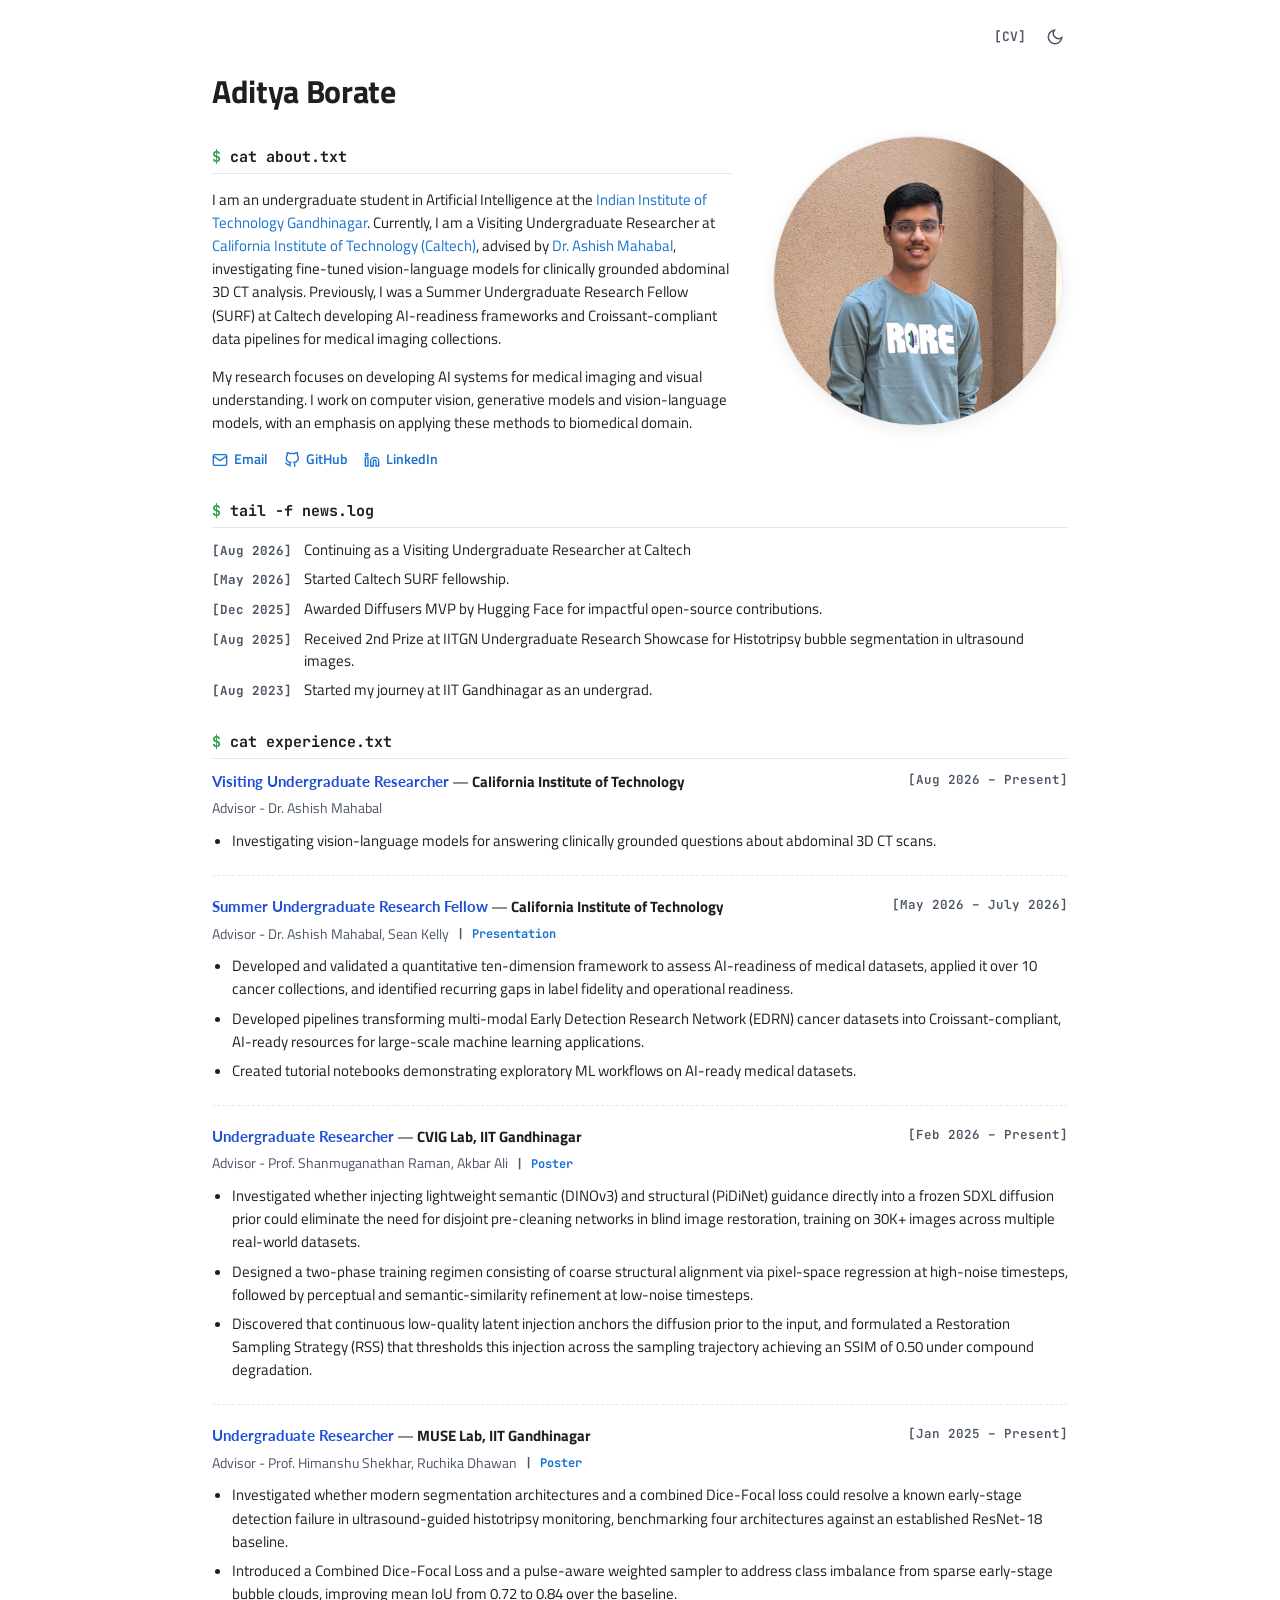
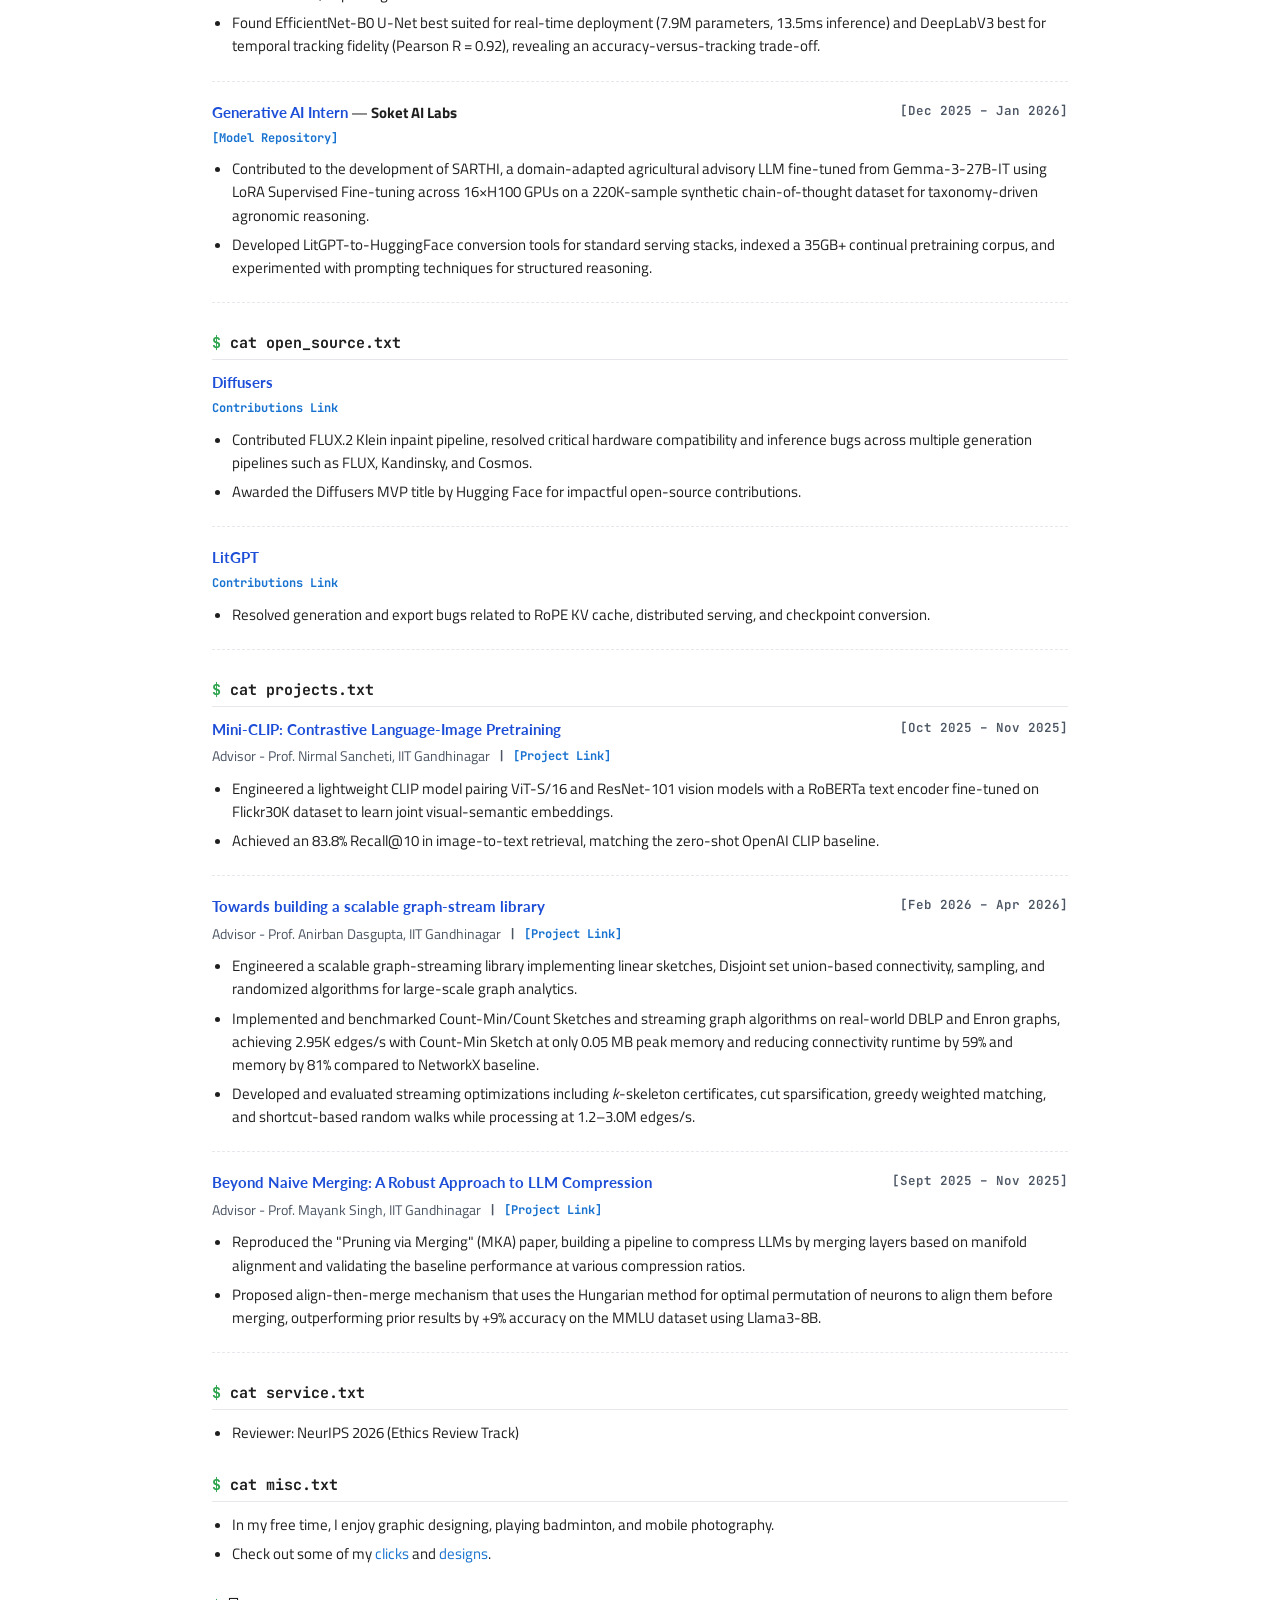
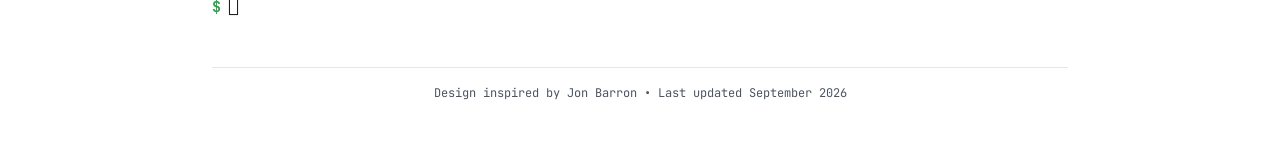
==== index.html @ 250981c4 "Add GoatCounter" ====
<!DOCTYPE html>
<html lang="en">

<head>
  <meta charset="UTF-8">
  <meta name="viewport" content="width=device-width, initial-scale=1.0">
  <title>Aditya Borate</title>
  <meta name="description"
    content="Aditya Borate — B.Tech Student in Artificial Intelligence at IIT Gandhinagar & Visiting Researcher at Caltech.">
  <link rel="stylesheet" href="styles.css">
  <script data-goatcounter="https://adi776borate.goatcounter.com/count" async src="//gc.zgo.at/count.js"></script>
</head>

<body>

  <div class="main-wrapper">
    <!-- Header Navigation Actions -->
    <div class="header-actions">
      <a class="header-link" href="https://drive.google.com/file/d/1KqMCdCuFKTSWW8DXolCUhb8vnjLhB6Dx/view?usp=sharing" target="_blank">[CV]</a>
      <button id="themeToggle" class="theme-toggle-btn" aria-label="Toggle Dark/Light Mode" title="Toggle theme">
        <svg class="moon-icon" viewBox="0 0 24 24" fill="none" stroke="currentColor" stroke-width="2">
          <path d="M21 12.79A9 9 0 1 1 11.21 3 7 7 0 0 0 21 12.79z"></path>
        </svg>
        <svg class="sun-icon" viewBox="0 0 24 24" fill="none" stroke="currentColor" stroke-width="2">
          <circle cx="12" cy="12" r="5"></circle>
          <line x1="12" y1="1" x2="12" y2="3"></line>
          <line x1="12" y1="21" x2="12" y2="23"></line>
          <line x1="4.22" y1="4.22" x2="5.64" y2="5.64"></line>
          <line x1="18.36" y1="18.36" x2="19.78" y2="19.78"></line>
          <line x1="1" y1="12" x2="3" y2="12"></line>
          <line x1="21" y1="12" x2="23" y2="12"></line>
          <line x1="4.22" y1="19.78" x2="5.64" y2="18.36"></line>
          <line x1="18.36" y1="5.64" x2="19.78" y2="4.22"></line>
        </svg>
      </button>
    </div>

    <!-- About Section: cat about.txt -->
    <div class="about-grid">
      <div class="bio-text">
        <pageheading>Aditya Borate</pageheading>
        <sectionheading>cat about.txt</sectionheading>

        <p>
          I am an undergraduate student in Artificial Intelligence at the <a href="https://iitgn.ac.in"
            target="_blank">Indian Institute of Technology Gandhinagar</a>. Currently, I am a Visiting Undergraduate
          Researcher at <a href="https://www.caltech.edu" target="_blank">California Institute of Technology
            (Caltech)</a>, advised by <a href="https://ashishmahabal.net/" target="_blank">Dr. Ashish Mahabal</a>,
          investigating fine-tuned vision-language models for clinically grounded abdominal 3D CT analysis.
          Previously, I was a Summer Undergraduate Research Fellow (SURF) at Caltech developing AI-readiness frameworks
          and Croissant-compliant data pipelines for medical imaging collections.
        </p>

        <p>
          My research focuses on developing AI systems for medical imaging and visual understanding. I work on computer
          vision, generative models and vision-language models, with an emphasis on applying these methods to biomedical domain.
        </p>

        <div class="social-links">
          <a href="mailto:aditya.borate@iitgn.ac.in" class="social-link">
            <svg viewBox="0 0 24 24" fill="none" stroke="currentColor" stroke-width="2">
              <path d="M4 4h16c1.1 0 2 .9 2 2v12c0 1.1-.9 2-2 2H4c-1.1 0-2-.9-2-2V6c0-1.1.9-2 2-2z" />
              <polyline points="22,6 12,13 2,6" />
            </svg>
            Email
          </a>
          <a href="https://github.com/adi776borate" target="_blank" class="social-link">
            <svg viewBox="0 0 24 24" fill="none" stroke="currentColor" stroke-width="2">
              <path
                d="M9 19c-5 1.5-5-2.5-7-3m14 6v-3.87a3.37 3.37 0 0 0-.94-2.61c3.14-.35 6.44-1.54 6.44-7A5.44 5.44 0 0 0 20 4.77 5.07 5.07 0 0 0 19.91 1S18.73.65 16 2.48a13.38 13.38 0 0 0-7 0C6.27.65 5.09 1 5.09 1A5.07 5.07 0 0 0 5 4.77a5.44 5.44 0 0 0-1.5 3.78c0 5.42 3.3 6.61 6.44 7A3.37 3.37 0 0 0 9 18.13V22" />
            </svg>
            GitHub
          </a>
          <a href="https://www.linkedin.com/in/aditya-borate/" target="_blank" class="social-link">
            <svg viewBox="0 0 24 24" fill="none" stroke="currentColor" stroke-width="2">
              <path d="M16 8a6 6 0 0 1 6 6v7h-4v-7a2 2 0 0 0-2-2 2 2 0 0 0-2 2v7h-4v-7a6 6 0 0 1 6-6z" />
              <rect x="2" y="9" width="4" height="12" />
              <circle cx="4" cy="4" r="2" />
            </svg>
            LinkedIn
          </a>
        </div>
      </div>

      <div class="profile-img-wrapper">
        <img src="assets/profile.jpg" alt="Aditya Borate" class="profile-img">
      </div>
    </div>

    <!-- News & Highlights: tail -f news.log -->
    <sectionheading>tail -f news.log</sectionheading>
    <ul class="news-list">
      <li class="news-item">
        <span class="news-date">[Aug 2026]</span>
        <span class="news-content">Continuing as a Visiting Undergraduate Researcher at Caltech</span>
      </li>
      <li class="news-item">
        <span class="news-date">[May 2026]</span>
        <span class="news-content">Started Caltech SURF fellowship.</span>
      </li>
      <li class="news-item">
        <span class="news-date">[Dec 2025]</span>
        <span class="news-content">Awarded Diffusers MVP by Hugging Face for impactful open-source contributions.</span>
      </li>
      <li class="news-item">
        <span class="news-date">[Aug 2025]</span>
        <span class="news-content">Received 2nd Prize at IITGN Undergraduate Research Showcase for Histotripsy bubble
          segmentation in ultrasound images.</span>
      </li>
      <li class="news-item">
        <span class="news-date">[Aug 2023]</span>
        <span class="news-content">Started my journey at IIT Gandhinagar as an undergrad.</span>
      </li>
    </ul>

    <!-- Research Experience: cat experience.txt -->
    <sectionheading>cat experience.txt</sectionheading>

    <div class="project-entry">
      <div class="project-title-line">
        <span class="project-title-text">
          <papertitle>Visiting Undergraduate Researcher</papertitle> — <strong>California Institute of
            Technology</strong>
        </span>
        <span class="project-date">[Aug 2026 – Present]</span>
      </div>
      <div class="project-authors">Advisor - Dr. Ashish Mahabal</div>
      <ul class="simple-list" style="margin-top: 4px;">
        <li>Investigating vision-language models for answering clinically grounded questions about abdominal 3D CT
          scans.</li>
      </ul>
    </div>

    <div class="project-entry">
      <div class="project-title-line">
        <span class="project-title-text">
          <papertitle>Summer Undergraduate Research Fellow</papertitle> — <strong>California Institute of
            Technology</strong>
        </span>
        <span class="project-date">[May 2026 – July 2026]</span>
      </div>
      <div class="project-authors">
        <span>Advisor - Dr. Ashish Mahabal, Sean Kelly</span>
        <span class="project-links-inline">| <a
            href="https://1drv.ms/p/c/7a23ca27b38a3d37/IQA_Uryvo2RFR7AbzzdkeYkwAVRWPACfxGFvNR12YIzgxVw"
            target="_blank">Presentation</a></span>
      </div>
      <ul class="simple-list" style="margin-top: 4px;">
        <li>Developed and validated a quantitative ten-dimension framework to assess AI-readiness of medical datasets,
          applied it over 10 cancer collections, and identified recurring gaps in label fidelity and operational
          readiness.</li>
        <li>Developed pipelines transforming multi-modal Early Detection Research Network (EDRN) cancer datasets into
          Croissant-compliant, AI-ready resources for large-scale machine learning applications.</li>
        <li>Created tutorial notebooks demonstrating exploratory ML workflows on AI-ready medical datasets.</li>
      </ul>
    </div>

    <div class="project-entry">
      <div class="project-title-line">
        <span class="project-title-text">
          <papertitle>Undergraduate Researcher</papertitle> — <strong>CVIG Lab, IIT Gandhinagar</strong>
        </span>
        <span class="project-date">[Feb 2026 – Present]</span>
      </div>
      <div class="project-authors">
        <span>Advisor - Prof. Shanmuganathan Raman, Akbar Ali</span>
        <span class="project-links-inline">| <a
            href="https://drive.google.com/file/d/1VP8FWItoQUQ3R5vgdwzHiitLjRBlC8M3/view?usp=sharing"
            target="_blank">Poster</a></span>
      </div>
      <ul class="simple-list" style="margin-top: 4px;">
        <li>Investigated whether injecting lightweight semantic (DINOv3) and structural (PiDiNet) guidance directly into
          a frozen SDXL diffusion prior could eliminate the need for disjoint pre-cleaning networks in blind image
          restoration, training on 30K+ images across multiple real-world datasets.</li>
        <li>Designed a two-phase training regimen consisting of coarse structural alignment via pixel-space regression
          at high-noise timesteps, followed by perceptual and semantic-similarity refinement at low-noise timesteps.
        </li>
        <li>Discovered that continuous low-quality latent injection anchors the diffusion prior to the input, and
          formulated a Restoration Sampling Strategy (RSS) that thresholds this injection across the sampling trajectory
          achieving an SSIM of 0.50 under compound degradation.</li>
      </ul>
    </div>

    <div class="project-entry">
      <div class="project-title-line">
        <span class="project-title-text">
          <papertitle>Undergraduate Researcher</papertitle> — <strong>MUSE Lab, IIT Gandhinagar</strong>
        </span>
        <span class="project-date">[Jan 2025 – Present]</span>
      </div>
      <div class="project-authors">
        <span>Advisor - Prof. Himanshu Shekhar, Ruchika Dhawan</span>
        <span class="project-links-inline">| <a
            href="https://drive.google.com/file/d/1CV034UQDd7AUb2tlNu6fb224EPHET3bK/view"
            target="_blank">Poster</a></span>
      </div>
      <ul class="simple-list" style="margin-top: 4px;">
        <li>Investigated whether modern segmentation architectures and a combined Dice-Focal loss could resolve a known
          early-stage detection failure in ultrasound-guided histotripsy monitoring, benchmarking four architectures
          against an established ResNet-18 baseline.</li>
        <li>Introduced a Combined Dice-Focal Loss and a pulse-aware weighted sampler to address class imbalance from
          sparse early-stage bubble clouds, improving mean IoU from 0.72 to 0.84 over the baseline.</li>
        <li>Found EfficientNet-B0 U-Net best suited for real-time deployment (7.9M parameters, 13.5ms inference) and
          DeepLabV3 best for temporal tracking fidelity (Pearson R = 0.92), revealing an accuracy-versus-tracking
          trade-off.</li>
      </ul>
    </div>

    <div class="project-entry">
      <div class="project-title-line">
        <span class="project-title-text">
          <papertitle>Generative AI Intern</papertitle> — <strong>Soket AI Labs</strong>
        </span>
        <span class="project-date">[Dec 2025 – Jan 2026]</span>
      </div>
      <div class="project-authors">
        <span class="project-links-inline"><a href="https://huggingface.co/soketlabs/sarthi-agri-v1"
            target="_blank">[Model Repository]</a></span>
      </div>
      <ul class="simple-list" style="margin-top: 4px;">
        <li>Contributed to the development of SARTHI, a domain-adapted agricultural advisory LLM fine-tuned from
          Gemma-3-27B-IT using LoRA Supervised Fine-tuning across 16×H100 GPUs on a 220K-sample synthetic
          chain-of-thought dataset for taxonomy-driven agronomic reasoning.</li>
        <li>Developed LitGPT-to-HuggingFace conversion tools for standard serving stacks, indexed a 35GB+ continual
          pretraining corpus, and experimented with prompting techniques for structured reasoning.</li>
      </ul>
    </div>

    <!-- Open-Source Contributions: cat open_source.txt -->
    <sectionheading>cat open_source.txt</sectionheading>

    <div class="project-entry">
      <div class="project-title-line">
        <span class="project-title-text">
          <papertitle>Diffusers</papertitle>
        </span>
      </div>
      <div class="project-authors">
        <span class="project-links-inline"><a href="https://github.com/huggingface/diffusers/pulls?q=is%3Apr+author%3Aadi776borate+is%3Amerged+" target="_blank">Contributions Link</a></span>
      </div>
      <ul class="simple-list" style="margin-top: 4px;">
        <li>Contributed FLUX.2 Klein inpaint pipeline, resolved critical hardware compatibility and inference bugs across multiple generation pipelines such as FLUX, Kandinsky, and Cosmos.</li>
        <li>Awarded the Diffusers MVP title by Hugging Face for impactful open-source contributions.</li>
      </ul>
    </div>

    <div class="project-entry">
      <div class="project-title-line">
        <span class="project-title-text">
          <papertitle>LitGPT</papertitle>
        </span>
      </div>
      <div class="project-authors">
        <span class="project-links-inline"><a href="https://github.com/Lightning-AI/litgpt/pulls?q=is%3Apr+author%3Aadi776borate+is%3Amerged" target="_blank">Contributions Link</a></span>
      </div>
      <ul class="simple-list" style="margin-top: 4px;">
        <li>Resolved generation and export bugs related to RoPE KV cache, distributed serving, and checkpoint conversion.</li>
      </ul>
    </div>

    <!-- Selected Projects: cat projects.txt -->
    <sectionheading>cat projects.txt</sectionheading>

    <div class="project-entry">
      <div class="project-title-line">
        <span class="project-title-text">
          <papertitle>Mini-CLIP: Contrastive Language-Image Pretraining</papertitle>
        </span>
        <span class="project-date">[Oct 2025 – Nov 2025]</span>
      </div>
      <div class="project-authors">
        <span>Advisor - Prof. Nirmal Sancheti, IIT Gandhinagar</span>
        <span class="project-links-inline">| <a href="https://github.com/Aryan-IIT/miniCLIP_DL" target="_blank">[Project
            Link]</a></span>
      </div>
      <ul class="simple-list" style="margin-top: 4px;">
        <li>Engineered a lightweight CLIP model pairing ViT-S/16 and ResNet-101 vision models with a RoBERTa text
          encoder fine-tuned on Flickr30K dataset to learn joint visual-semantic embeddings.</li>
        <li>Achieved an 83.8% Recall@10 in image-to-text retrieval, matching the zero-shot OpenAI CLIP baseline.</li>
      </ul>
    </div>

    <div class="project-entry">
      <div class="project-title-line">
        <span class="project-title-text">
          <papertitle>Towards building a scalable graph-stream library</papertitle>
        </span>
        <span class="project-date">[Feb 2026 – Apr 2026]</span>
      </div>
      <div class="project-authors">
        <span>Advisor - Prof. Anirban Dasgupta, IIT Gandhinagar</span>
        <span class="project-links-inline">| <a
            href="https://github.com/adi776borate/Towards-building-a-scalable-graph-stream-library"
            target="_blank">[Project Link]</a></span>
      </div>
      <ul class="simple-list" style="margin-top: 4px;">
        <li>Engineered a scalable graph-streaming library implementing linear sketches, Disjoint set union-based
          connectivity, sampling, and randomized algorithms for large-scale graph analytics.</li>
        <li>Implemented and benchmarked Count-Min/Count Sketches and streaming graph algorithms on real-world DBLP and
          Enron graphs, achieving 2.95K edges/s with Count-Min Sketch at only 0.05 MB peak memory and reducing
          connectivity runtime by 59% and memory by 81% compared to NetworkX baseline.</li>
        <li>Developed and evaluated streaming optimizations including <em>k</em>-skeleton certificates, cut
          sparsification, greedy weighted matching, and shortcut-based random walks while processing at 1.2–3.0M
          edges/s.</li>
      </ul>
    </div>

    <div class="project-entry">
      <div class="project-title-line">
        <span class="project-title-text">
          <papertitle>Beyond Naive Merging: A Robust Approach to LLM Compression</papertitle>
        </span>
        <span class="project-date">[Sept 2025 – Nov 2025]</span>
      </div>
      <div class="project-authors">
        <span>Advisor - Prof. Mayank Singh, IIT Gandhinagar</span>
        <span class="project-links-inline">| <a
            href="https://github.com/Jain-Laksh/Layer-Merging-via-Manifold-Alignment" target="_blank">[Project
            Link]</a></span>
      </div>
      <ul class="simple-list" style="margin-top: 4px;">
        <li>Reproduced the "Pruning via Merging" (MKA) paper, building a pipeline to compress LLMs by merging layers
          based on manifold alignment and validating the baseline performance at various compression ratios.</li>
        <li>Proposed align-then-merge mechanism that uses the Hungarian method for optimal permutation of neurons to
          align them before merging, outperforming prior results by +9% accuracy on the MMLU dataset using Llama3-8B.
        </li>
      </ul>
    </div>

    <!-- Professional Service: cat service.txt -->
    <sectionheading>cat service.txt</sectionheading>
    <ul class="simple-list">
      <li>Reviewer: NeurIPS 2026 (Ethics Review Track)</li>
    </ul>

    <!-- Miscellaneous: cat misc.txt -->
    <sectionheading>cat misc.txt</sectionheading>
    <ul class="simple-list">
      <li>In my free time, I enjoy graphic designing, playing badminton, and mobile photography.</li>
      <li>Check out some of my <a href="clicks.html">clicks</a> and <a href="designs.html">designs</a>.</li>
    </ul>

    <div class="term-cursor-line">
      <span class="term-prompt">$</span> <span class="term-cursor"></span>
    </div>

    <!-- Footer -->
    <div class="footer-text">
      Design inspired by Jon Barron • Last updated September 2026
    </div>
  </div>

  <script src="script.js"></script>
</body>

</html>
---- styles.css ----
/* ==========================================================================
   Aditya Borate — Classic Academic Minimalist Stylesheet
   Design Inspiration: Jon Barron, Saurabh Gupta, Deepak Pathak, mvp18.github.io
   ========================================================================== */

@import url('https://fonts.googleapis.com/css2?family=Titillium+Web:ital,wght@0,300;0,400;0,600;0,700;1,400&family=JetBrains+Mono:wght@400;700&family=Lato:wght@400;600;700&display=swap');

:root {
  color-scheme: light;
  --bg-color: #ffffff;
  --surface-color: #ffffff;
  --text-color: #1f1f1f;
  --muted-text-color: #4b5563;
  --link-color: #1772d0;
  --link-hover-color: #fdd663;
  --accent-color: #1d4ed8;
  --highlight-background: #ffffd0;
  --border-color: #e5e7eb;
  --prompt-color: #2da44e;
  --red-link-color: #cb2431;
  --venue-background: rgba(45, 164, 78, 0.12);
  --venue-text-color: #1a7f37;
  --mono-font: 'JetBrains Mono', Consolas, Menlo, monospace;
}

:root.dark-mode {
  color-scheme: dark;
  --bg-color: #0d1117;
  --surface-color: #161b22;
  --text-color: #e6edf3;
  --muted-text-color: #8b949e;
  --link-color: #58a6ff;
  --link-hover-color: #fdd663;
  --accent-color: #79c0ff;
  --highlight-background: rgba(56, 139, 253, 0.15);
  --border-color: #30363d;
  --prompt-color: #3fb950;
  --venue-background: rgba(63, 185, 80, 0.18);
  --venue-text-color: #3fb950;
}

.theme-toggle-btn {
  background: none;
  border: none;
  cursor: pointer;
  padding: 4px;
  color: var(--muted-text-color);
  display: inline-flex;
  align-items: center;
  justify-content: center;
  transition: color 0.15s ease, transform 0.2s ease;
  border-radius: 4px;
  line-height: 1;
}

.theme-toggle-btn:hover {
  color: var(--link-hover-color);
  transform: scale(1.15);
}

.theme-toggle-btn svg {
  width: 18px;
  height: 18px;
}

.theme-toggle-btn .sun-icon {
  display: none;
}

.theme-toggle-btn .moon-icon {
  display: block;
}

:root.dark-mode .theme-toggle-btn .sun-icon {
  display: block;
}

:root.dark-mode .theme-toggle-btn .moon-icon {
  display: none;
}

*, *::before, *::after {
  box-sizing: border-box;
}

html, body {
  background-color: var(--bg-color);
  color: var(--text-color);
  margin: 0;
  padding: 0;
}

body {
  font-family: 'Titillium Web', -apple-system, BlinkMacSystemFont, Verdana, sans-serif;
  font-size: 14.5px;
  line-height: 1.6;
  color: var(--text-color);
  -webkit-font-smoothing: antialiased;
}

a {
  color: var(--link-color);
  text-decoration: none;
  transition: color 0.15s ease;
}

a:hover, a:focus {
  color: var(--link-hover-color);
  text-decoration: underline;
}

/* Typography & Headings */
pageheading {
  font-family: 'Titillium Web', sans-serif;
  font-size: 32px;
  font-weight: 700;
  color: var(--text-color);
  display: block;
  margin-bottom: 4px;
  letter-spacing: -0.01em;
}

heading, sectionheading {
  font-family: var(--mono-font);
  font-size: 15px;
  font-weight: 700;
  color: var(--text-color);
  display: block;
  margin: 28px 0 12px 0;
  padding-bottom: 4px;
  border-bottom: 1px solid var(--border-color);
}

heading::before, sectionheading::before {
  content: "$ ";
  color: var(--prompt-color);
  font-weight: 700;
}

papertitle {
  font-family: 'Lato', sans-serif;
  font-size: 15px;
  font-weight: 700;
  color: var(--accent-color);
}

strong {
  font-weight: 700;
  color: var(--text-color);
}

.term-line {
  font-family: var(--mono-font);
  font-size: 13.5px;
  color: var(--text-color);
}

.term-prompt {
  color: var(--prompt-color);
  font-weight: 700;
}

.term-cursor-line {
  font-family: var(--mono-font);
  font-size: 15px;
  font-weight: 700;
  margin-top: 28px;
  margin-bottom: 12px;
  display: flex;
  align-items: center;
  gap: 8px;
}

.term-cursor {
  display: inline-block;
  width: 9px;
  height: 17px;
  background-color: #ffffff;
  border: 1.5px solid #1f1f1f;
  box-shadow: 0 0 2px rgba(0, 0, 0, 0.2);
  animation: term-blink 1s infinite;
}

:root.dark-mode .term-cursor {
  background-color: #ffffff;
  border: none;
  box-shadow: 0 0 4px rgba(255, 255, 255, 0.6);
}

@keyframes term-blink {
  0%, 49% {
    opacity: 1;
  }
  50%, 100% {
    opacity: 0;
  }
}

.venue-badge {
  display: inline-block;
  font-family: var(--mono-font);
  font-size: 11.5px;
  font-weight: 700;
  color: var(--venue-text-color);
  background-color: var(--venue-background);
  padding: 1px 7px;
  border-radius: 4px;
  line-height: 1.5;
  margin-left: 4px;
}

/* Page Layout Container */
.main-wrapper {
  width: min(92%, 880px);
  margin: 24px auto 48px;
  padding: 0 12px;
}

/* Header Action Row */
.header-actions {
  display: flex;
  justify-content: flex-end;
  align-items: center;
  gap: 16px;
  margin-bottom: 16px;
}

.header-link {
  font-family: var(--mono-font);
  font-size: 13px;
  font-weight: 600;
  color: var(--muted-text-color);
}

/* About / Hero Layout */
.about-grid {
  display: grid;
  grid-template-columns: 1fr 300px;
  gap: 36px;
  align-items: start;
}

.profile-img-wrapper {
  text-align: center;
  margin-top: 70px;
}

.profile-img {
  width: 100%;
  max-width: 290px;
  height: 290px;
  border-radius: 50%;
  object-fit: cover;
  border: 1px solid var(--border-color);
  box-shadow: 0 4px 16px rgba(0, 0, 0, 0.08);
}

.bio-text p {
  margin-bottom: 12px;
  color: var(--text-color);
}

.social-links {
  margin-top: 14px;
  display: flex;
  flex-wrap: wrap;
  gap: 16px;
  align-items: center;
}

.social-link {
  display: inline-flex;
  align-items: center;
  gap: 6px;
  font-size: 13.5px;
  font-weight: 600;
}

.social-link svg {
  width: 16px;
  height: 16px;
}

/* News List */
.news-list {
  list-style: none;
  padding-left: 0;
  margin: 0;
}

.news-item {
  display: flex;
  gap: 12px;
  align-items: baseline;
  margin-bottom: 8px;
  line-height: 1.5;
}

.news-date {
  font-family: var(--mono-font);
  font-size: 12.5px;
  font-weight: 700;
  color: var(--muted-text-color);
  flex-shrink: 0;
  width: 80px;
}

.news-content {
  flex: 1;
}

/* Publications & Projects List */
.project-entry {
  display: grid;
  grid-template-columns: 1fr;
  gap: 6px;
  margin-bottom: 20px;
  padding-bottom: 16px;
  border-bottom: 1px dashed var(--border-color);
}

.project-entry:last-child {
  border-bottom: none;
  padding-bottom: 0;
}

.project-title-line {
  display: flex;
  justify-content: space-between;
  align-items: flex-start;
  width: 100%;
  gap: 16px;
  line-height: 1.4;
}

.project-title-text {
  flex: 1;
}

.project-date {
  font-family: var(--mono-font);
  font-size: 12.5px;
  font-weight: 600;
  color: var(--muted-text-color);
  text-align: right;
  white-space: nowrap;
  flex-shrink: 0;
}

.project-authors {
  font-size: 13.5px;
  color: var(--muted-text-color);
  display: flex;
  align-items: center;
  gap: 8px;
  flex-wrap: wrap;
}

.project-links-inline {
  display: inline-flex;
  gap: 8px;
  font-family: var(--mono-font);
  font-size: 12px;
  font-weight: 700;
}

.project-desc {
  font-size: 13.5px;
  color: var(--text-color);
  margin-top: 2px;
}

/* Simple List Sections */
.simple-list {
  list-style: disc;
  padding-left: 20px;
  margin: 0;
}

.simple-list li {
  margin-bottom: 6px;
}

/* Image Showcase Grid (Designs & Clicks) — Dynamic Masonry Layout */
.image-grid {
  columns: 3 280px;
  column-gap: 16px;
  margin-top: 20px;
  margin-bottom: 28px;
}

.image-grid-item {
  width: 100%;
  height: auto;
  display: block;
  margin-bottom: 16px;
  border-radius: 0;
  border: none;
  box-shadow: none;
  break-inside: avoid;
  transition: opacity 0.2s ease;
}

.image-grid-item:hover {
  opacity: 0.88;
}

/* Footer */
.footer-text {
  margin-top: 48px;
  padding-top: 16px;
  border-top: 1px solid var(--border-color);
  font-size: 12px;
  color: var(--muted-text-color);
  text-align: center;
  font-family: var(--mono-font);
}



/* Mobile Responsive */
@media (max-width: 680px) {
  .about-grid {
    grid-template-columns: 1fr;
  }

  .profile-img-wrapper {
    order: -1;
    text-align: center;
    margin-top: 0;
  }

  .profile-img {
    max-width: 220px;
    height: 220px;
  }

  .news-item {
    flex-direction: column;
    gap: 2px;
  }

  .news-date {
    width: auto;
  }
}
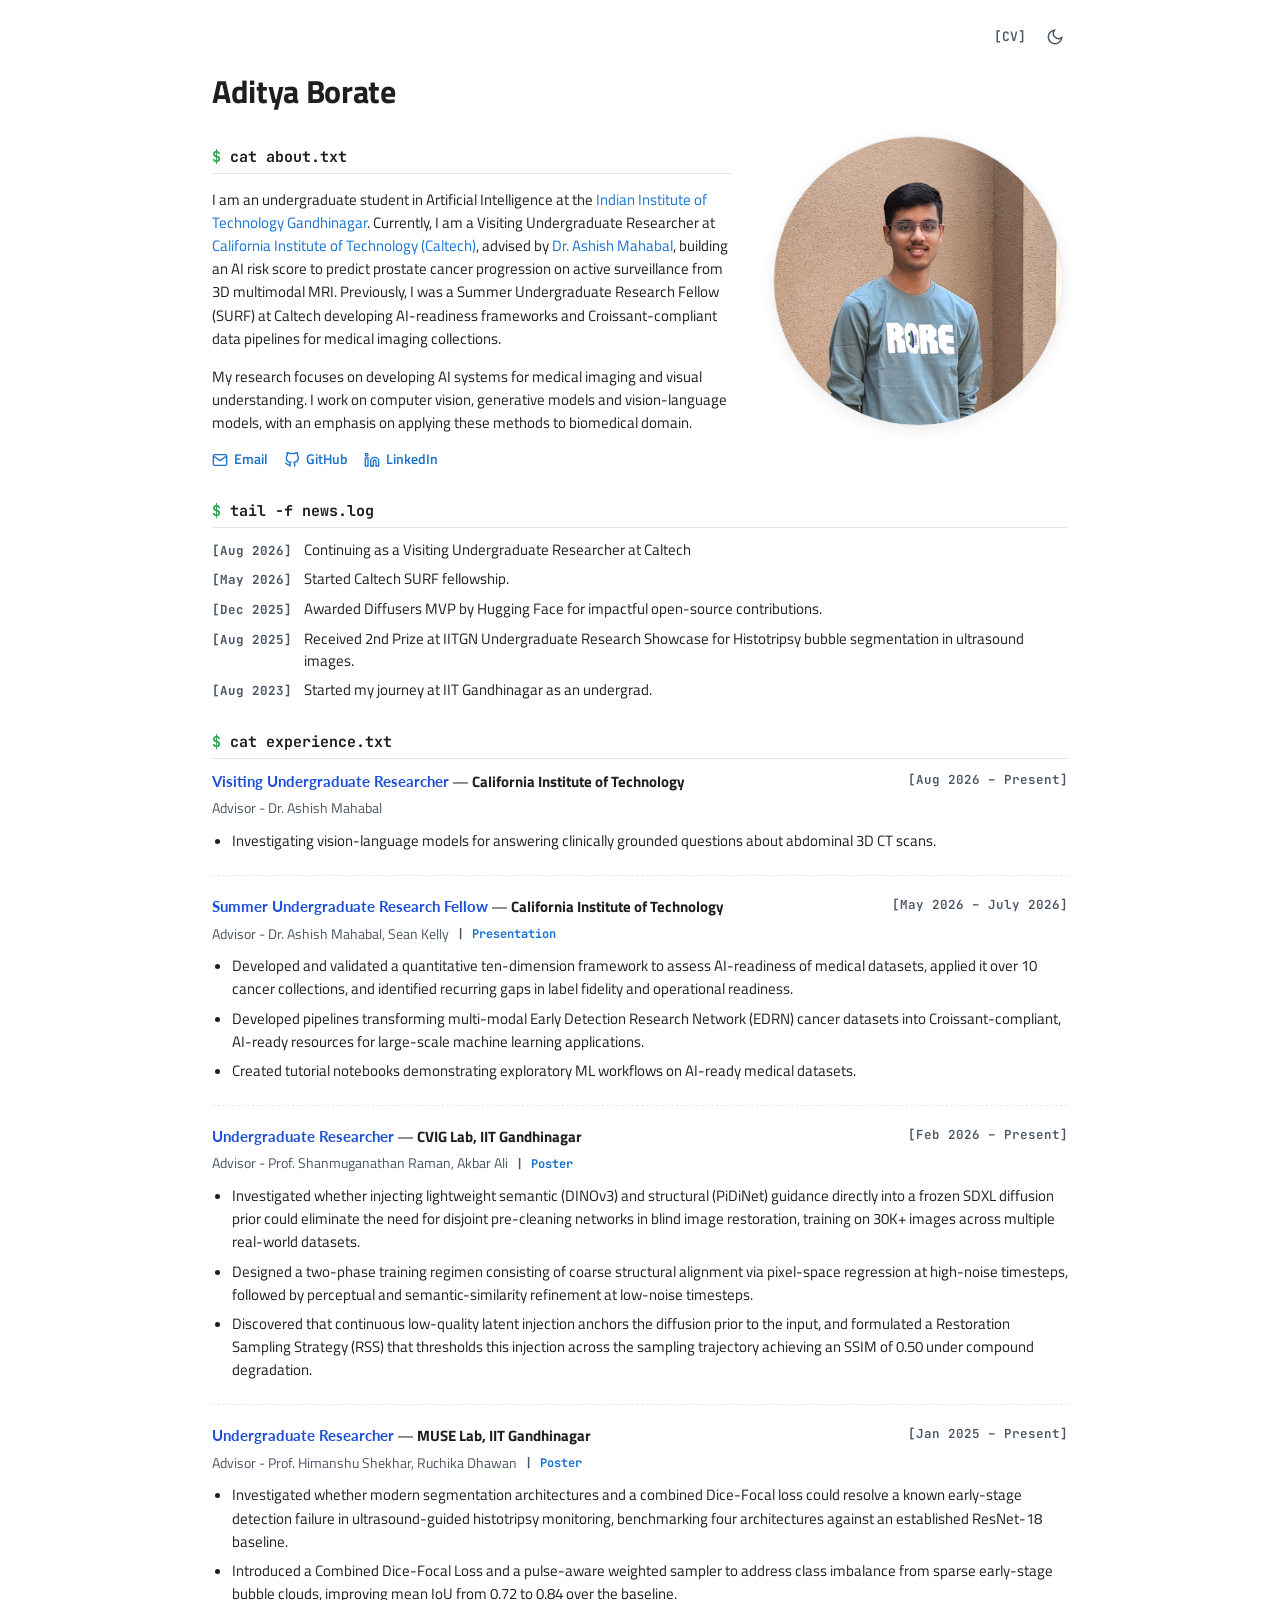
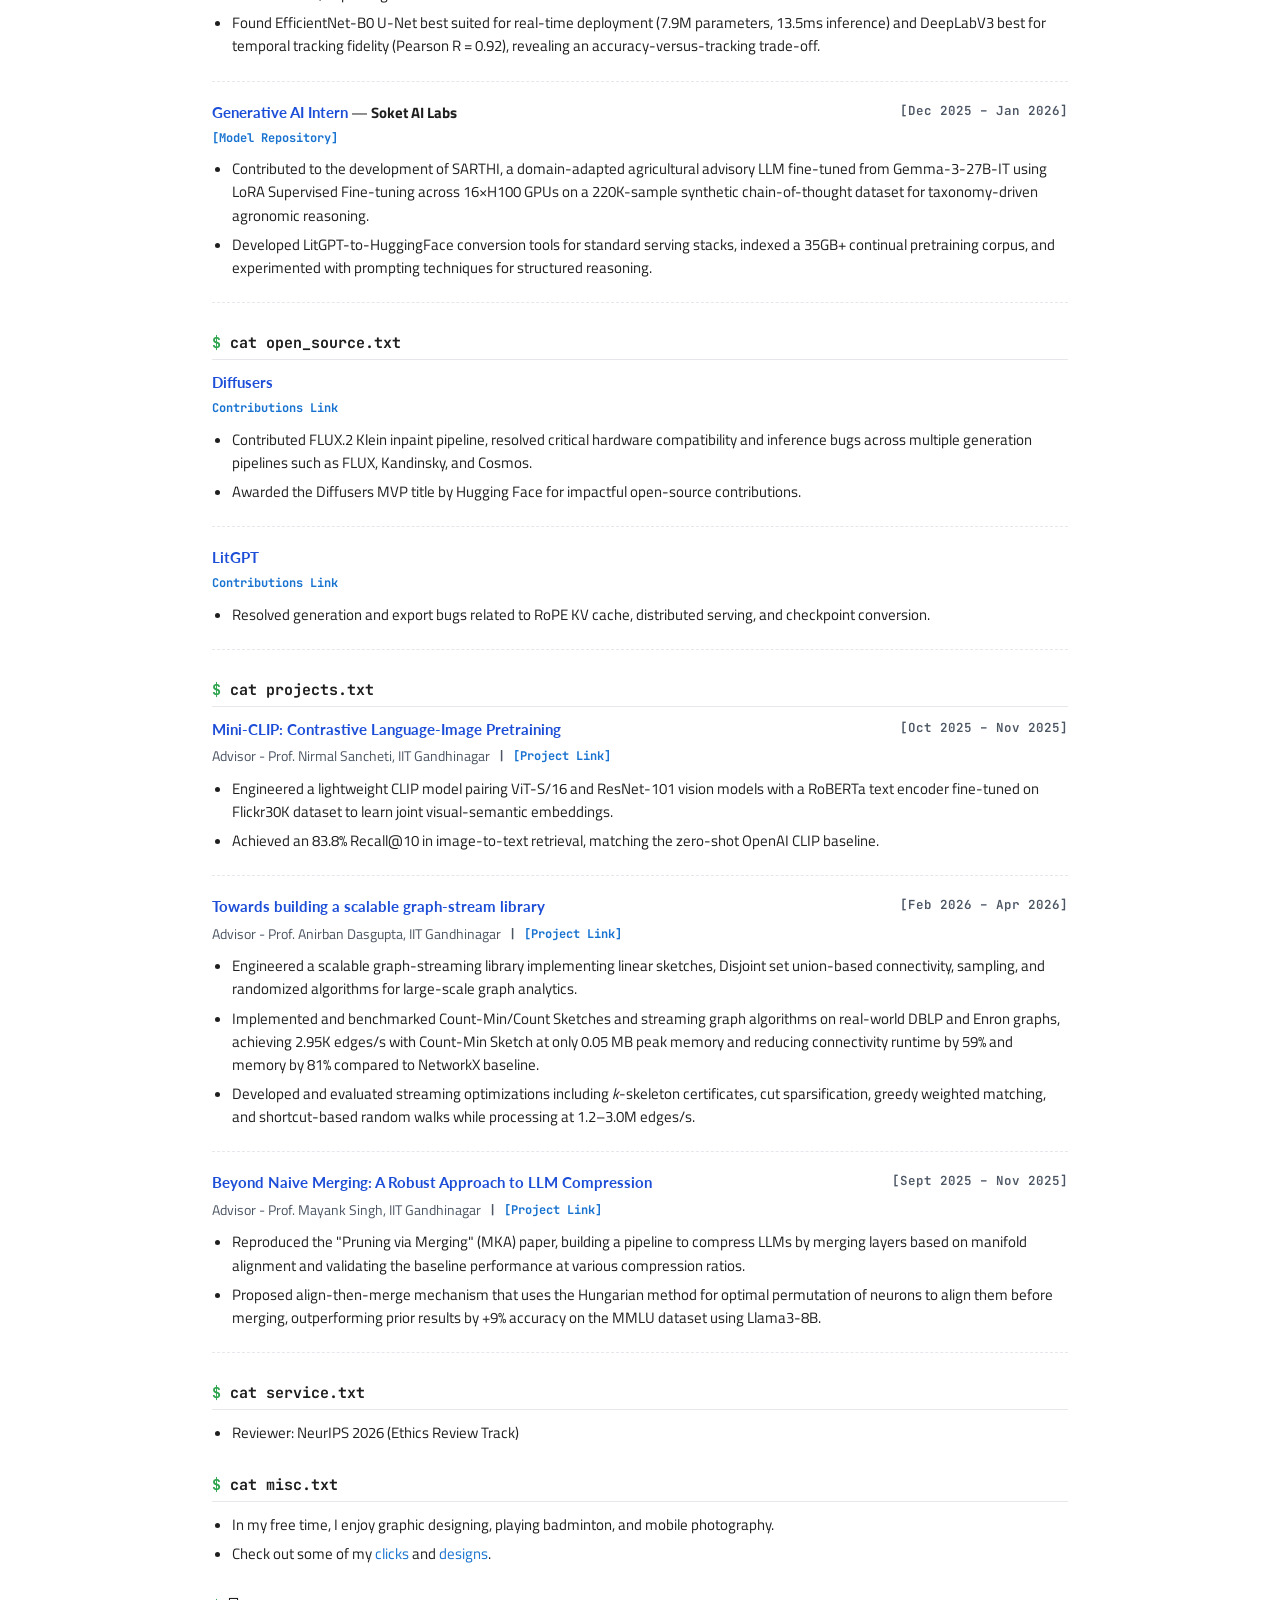
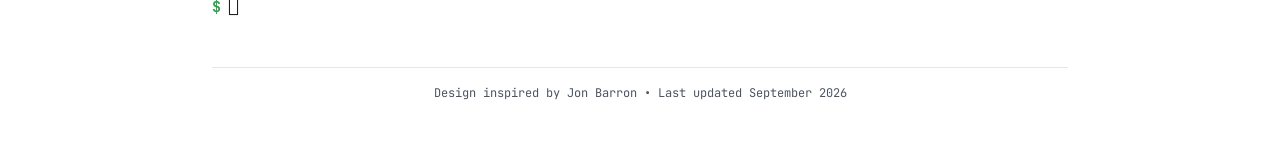
==== commit cfa0103d: "Updated ongoing work title" ====
--- a/index.html
+++ b/index.html
@@ -46,7 +46,7 @@
             target="_blank">Indian Institute of Technology Gandhinagar</a>. Currently, I am a Visiting Undergraduate
           Researcher at <a href="https://www.caltech.edu" target="_blank">California Institute of Technology
             (Caltech)</a>, advised by <a href="https://ashishmahabal.net/" target="_blank">Dr. Ashish Mahabal</a>,
-          investigating fine-tuned vision-language models for clinically grounded abdominal 3D CT analysis.
+          building an AI risk score to predict prostate cancer progression on active surveillance from 3D multimodal MRI.
           Previously, I was a Summer Undergraduate Research Fellow (SURF) at Caltech developing AI-readiness frameworks
           and Croissant-compliant data pipelines for medical imaging collections.
         </p>
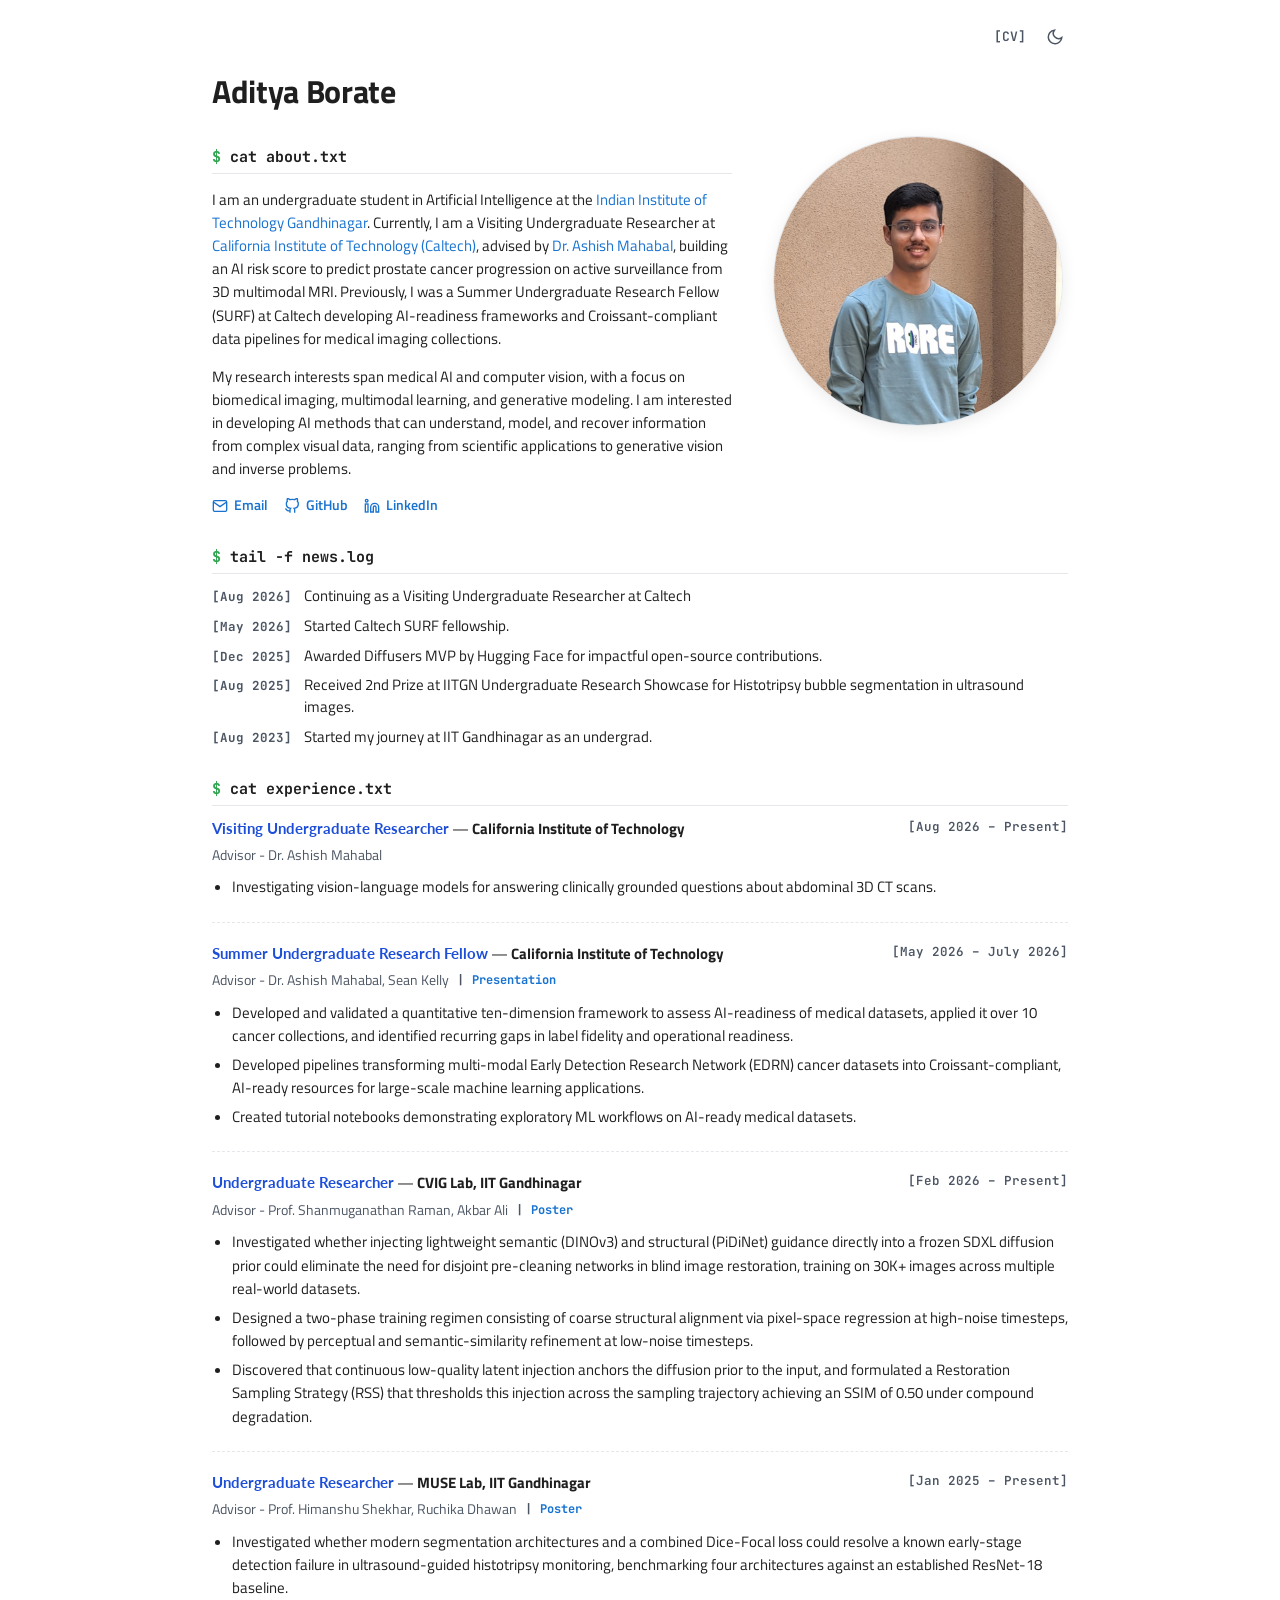
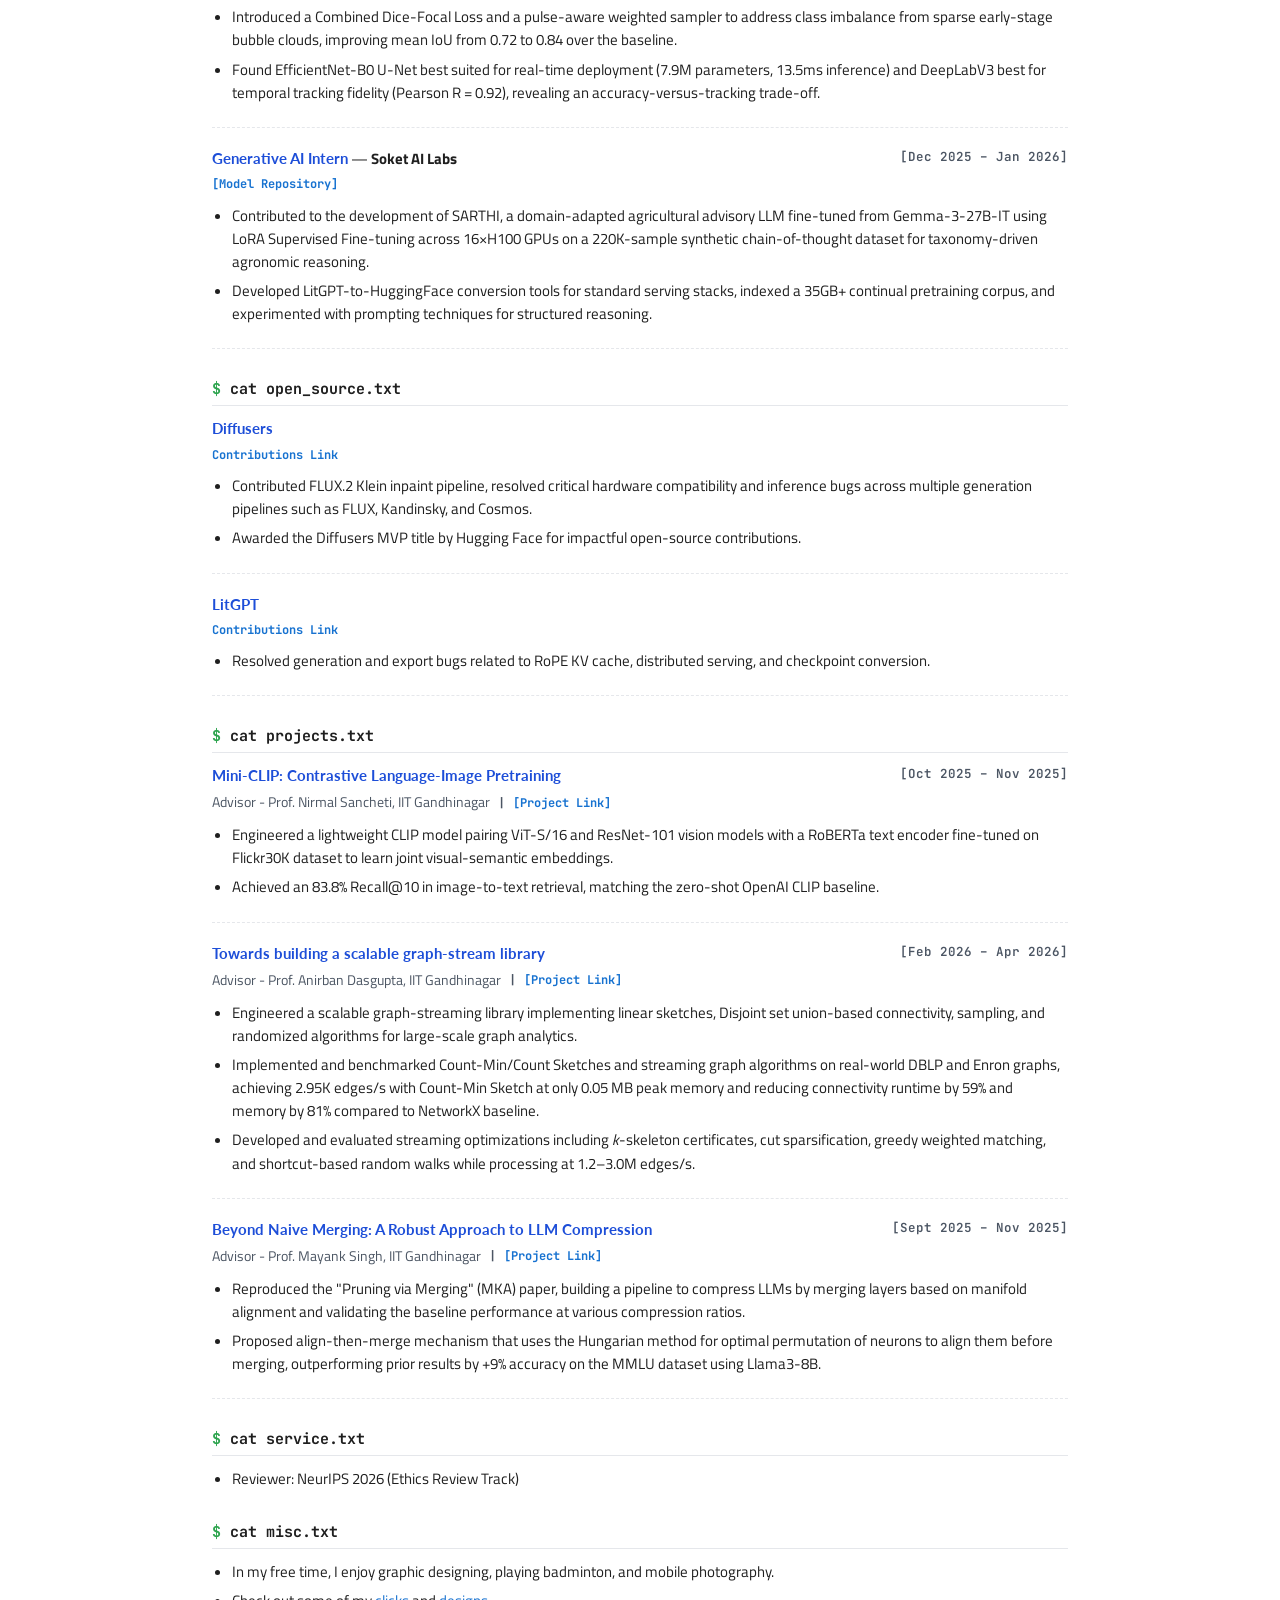
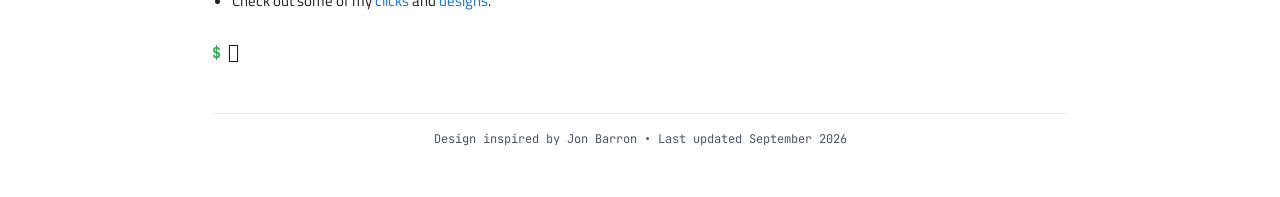
==== commit 76b63e26: "Updated research interests to better represent me" ====
--- a/index.html
+++ b/index.html
@@ -52,8 +52,10 @@
         </p>
 
         <p>
-          My research focuses on developing AI systems for medical imaging and visual understanding. I work on computer
-          vision, generative models and vision-language models, with an emphasis on applying these methods to biomedical domain.
+          My research interests span medical AI and computer vision, with a focus on biomedical imaging, multimodal
+          learning, and generative modeling. I am interested in developing AI methods that can understand, model, and
+          recover information from complex visual data, ranging from scientific applications to generative vision and
+          inverse problems.
         </p>
 
         <div class="social-links">
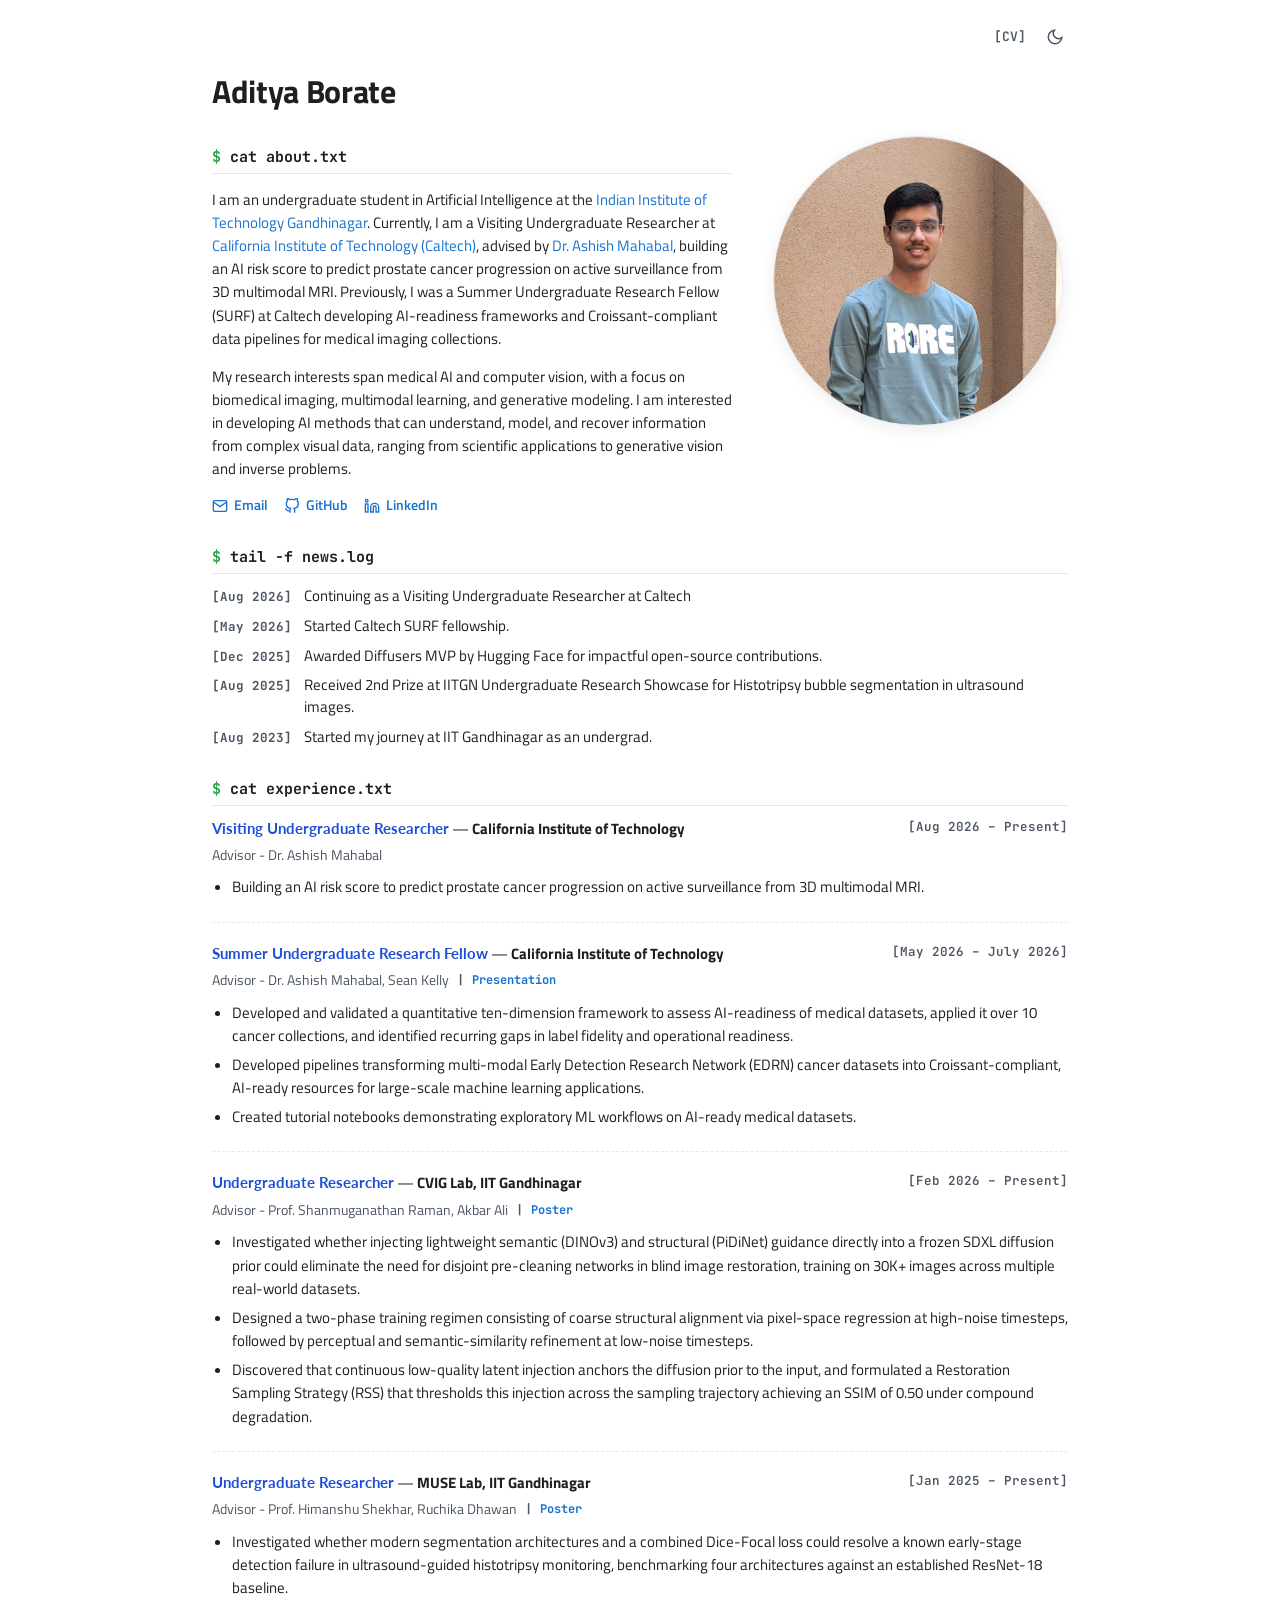
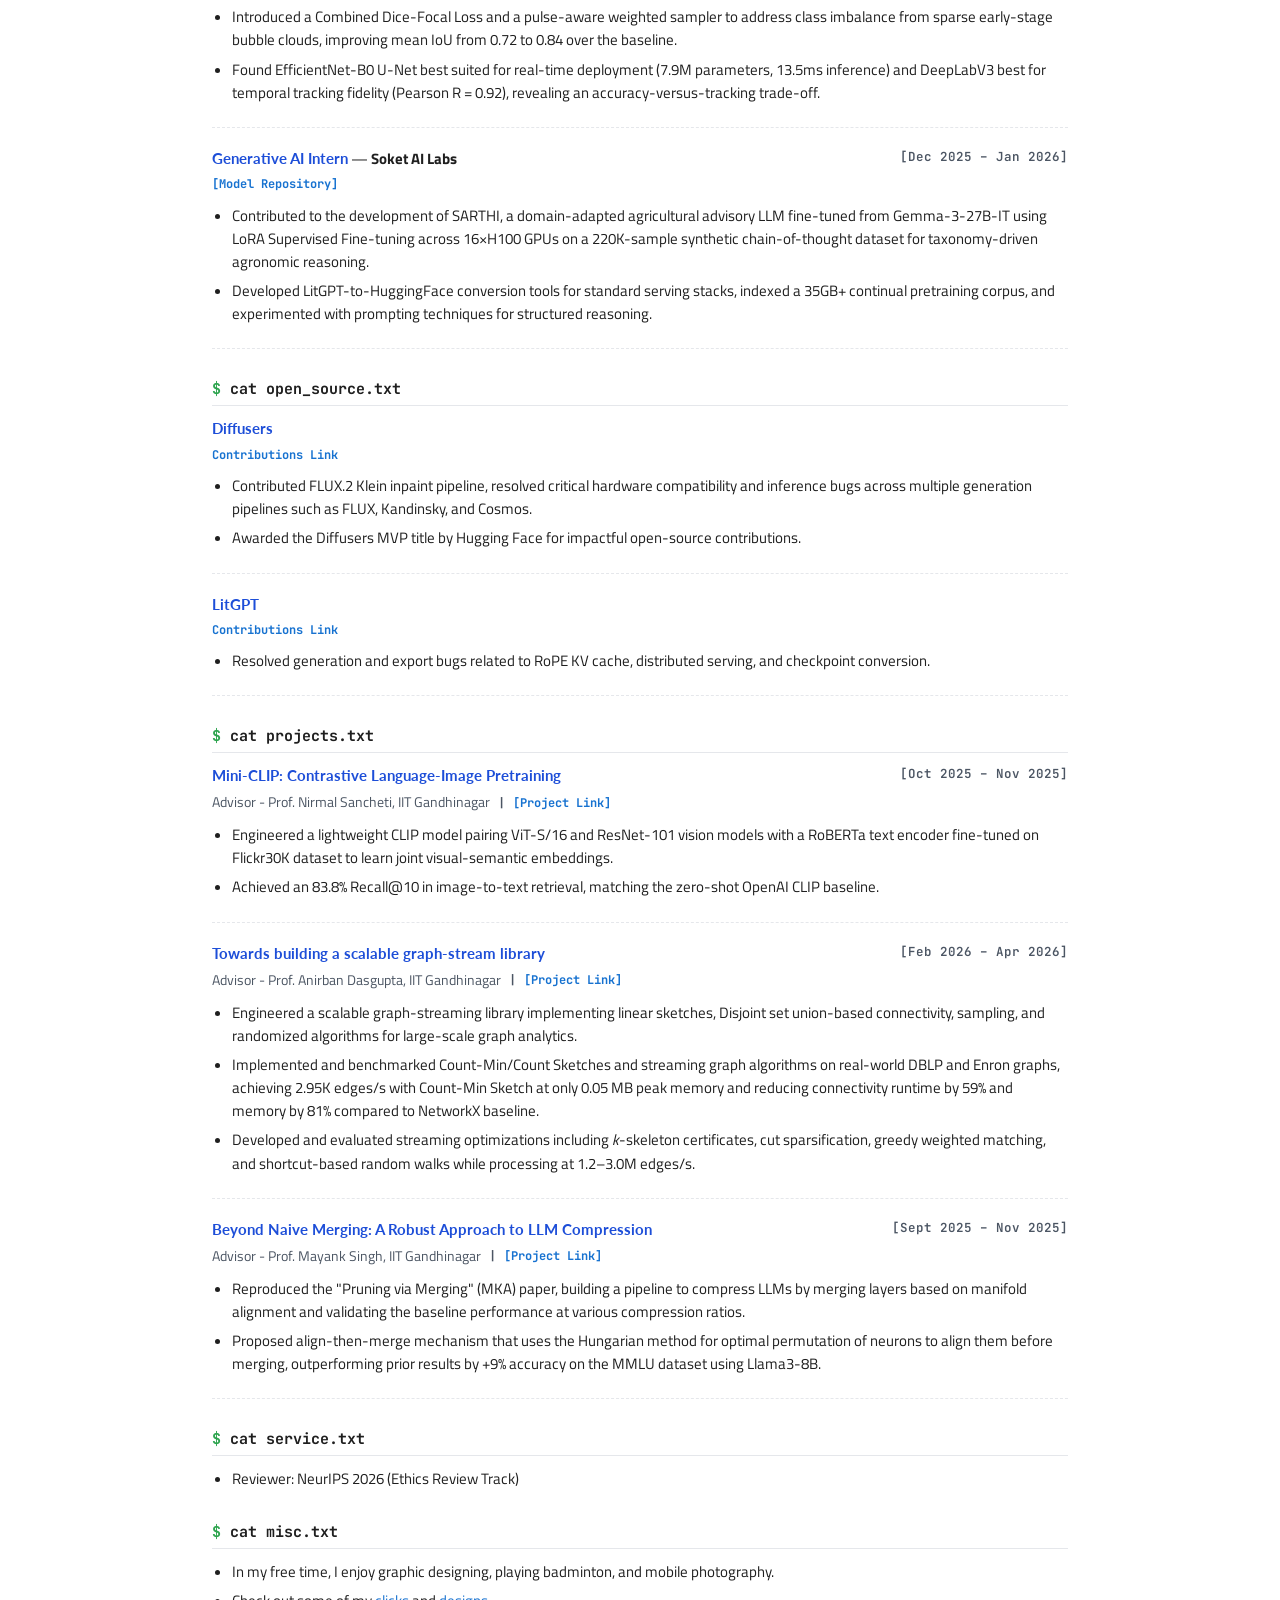
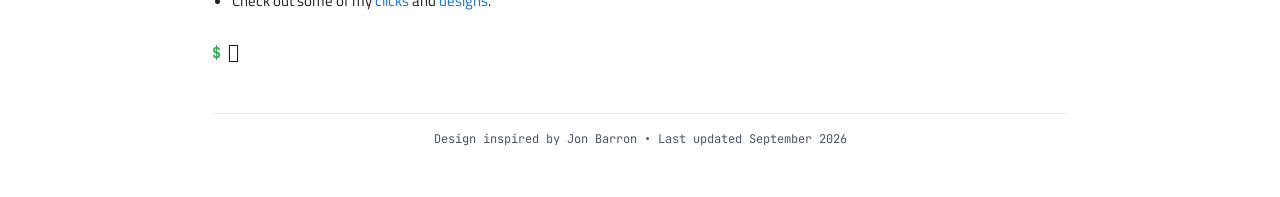
==== commit d30b4af0: "Correct current work details" ====
--- a/index.html
+++ b/index.html
@@ -128,8 +128,7 @@
       </div>
       <div class="project-authors">Advisor - Dr. Ashish Mahabal</div>
       <ul class="simple-list" style="margin-top: 4px;">
-        <li>Investigating vision-language models for answering clinically grounded questions about abdominal 3D CT
-          scans.</li>
+        <li>Building an AI risk score to predict prostate cancer progression on active surveillance from 3D multimodal MRI.</li>
       </ul>
     </div>
 
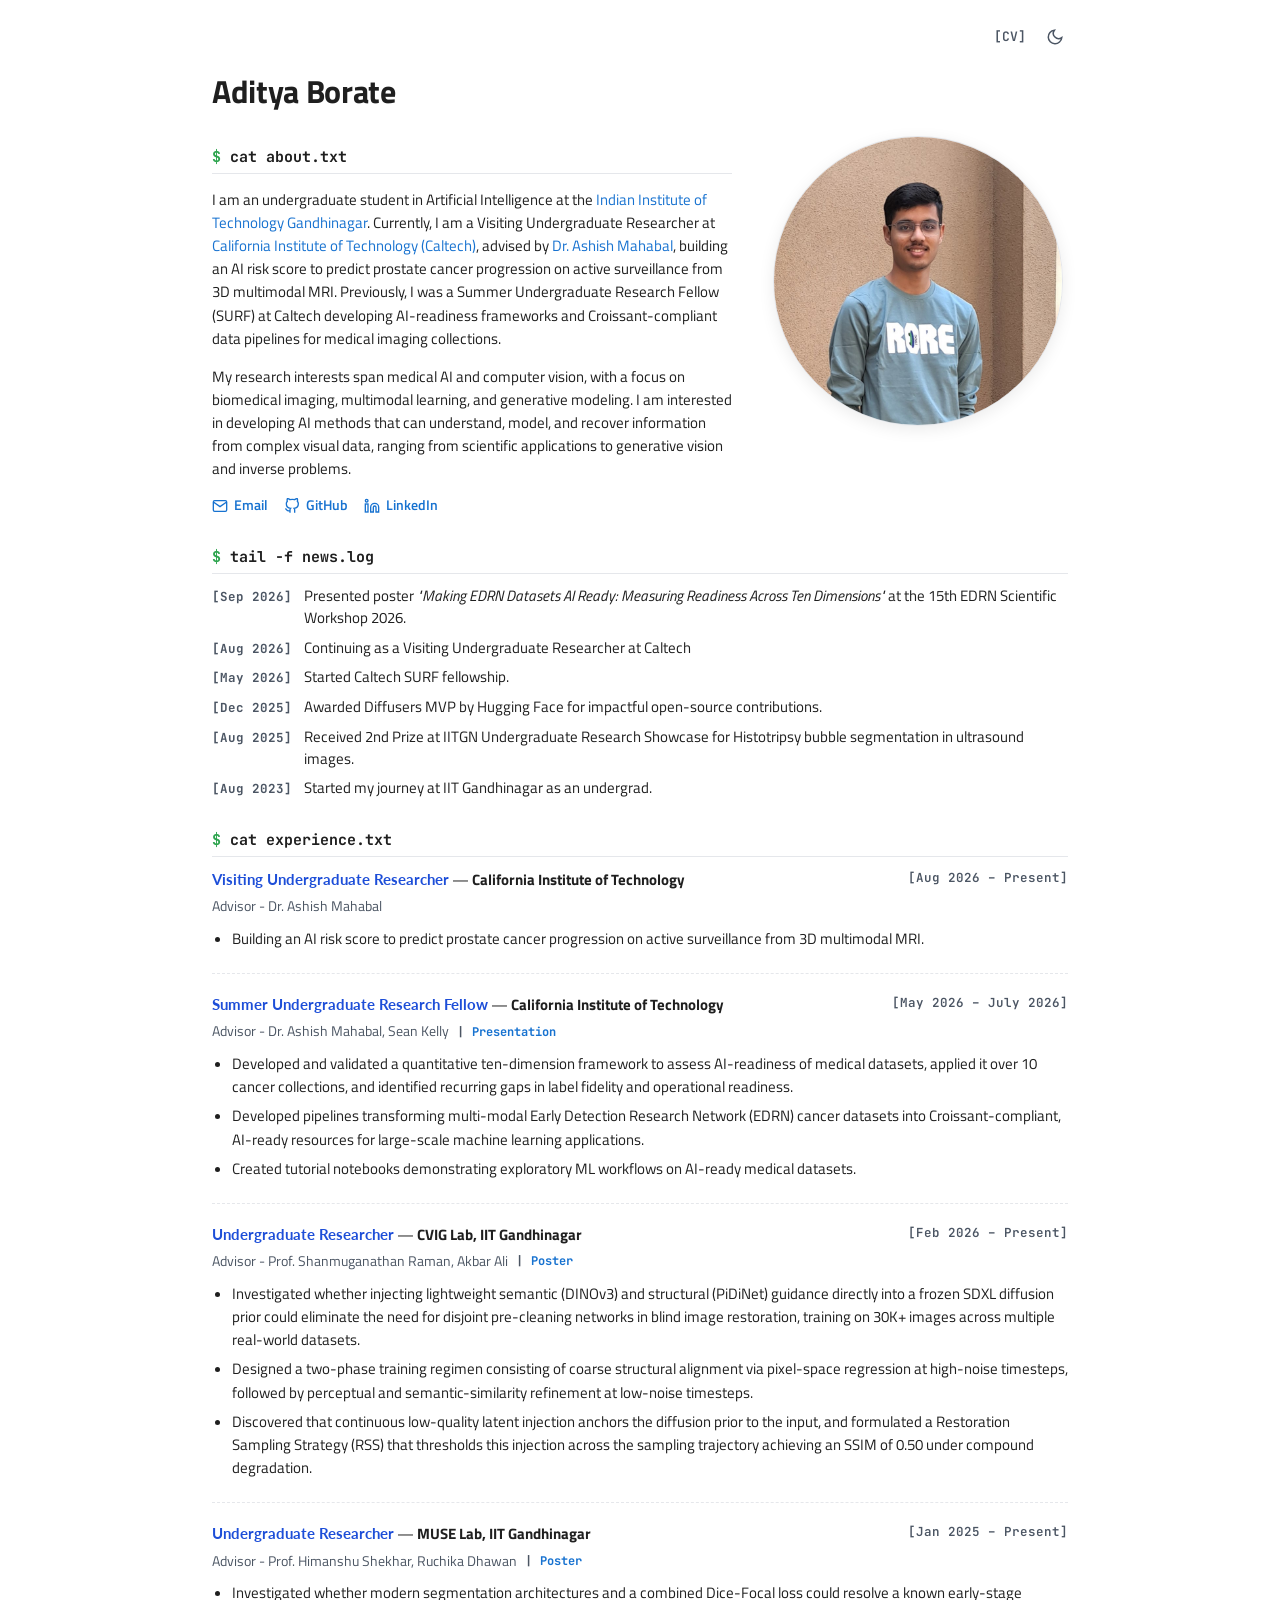
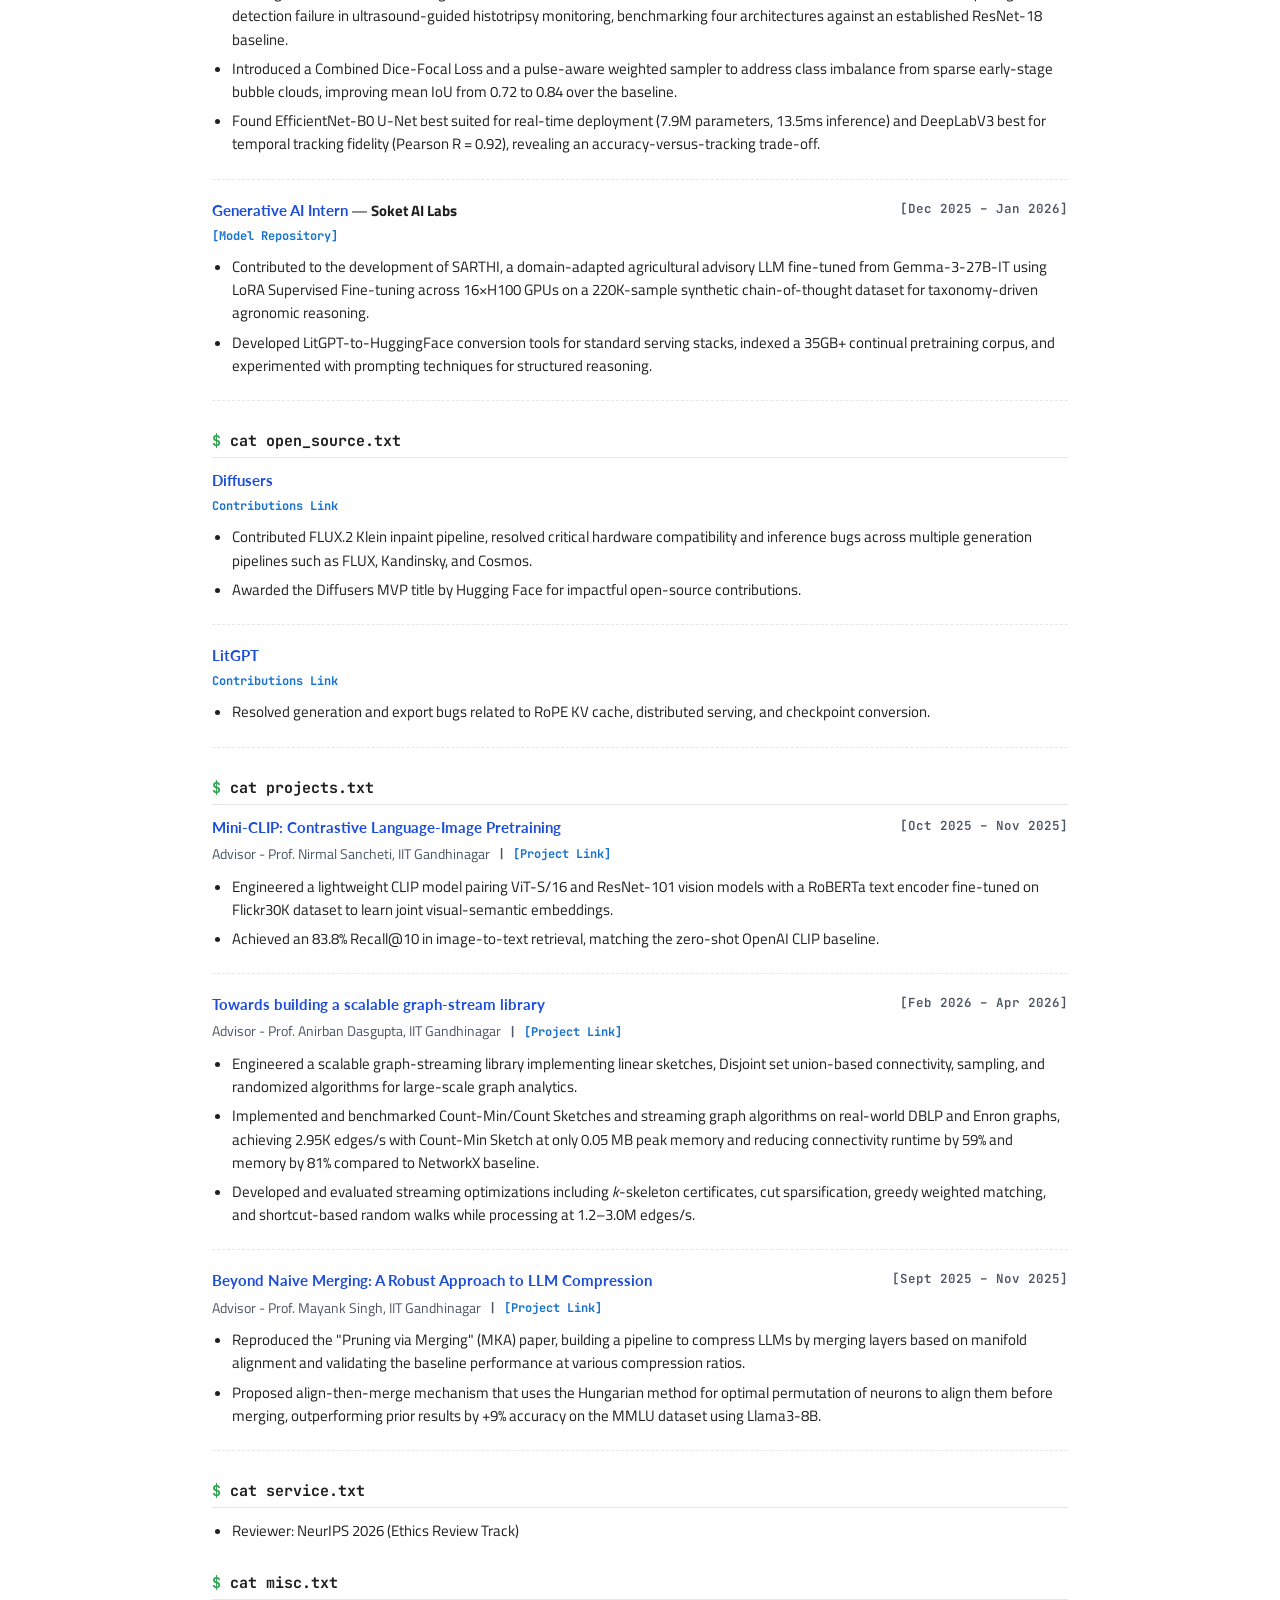
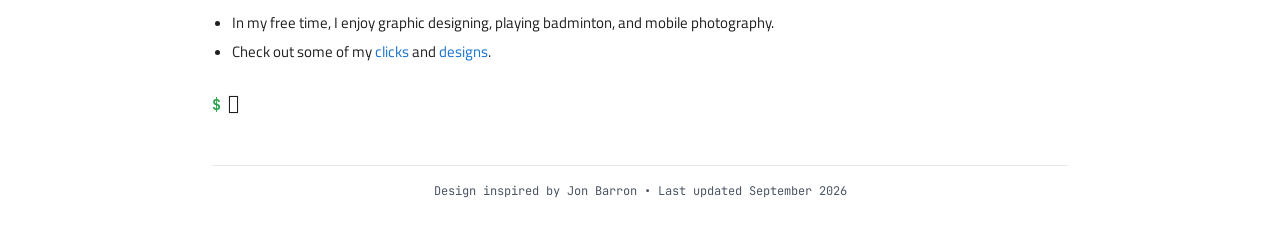
==== commit 69cb20fb: "Updated news and did some SEO" ====
--- a/index.html
+++ b/index.html
@@ -4,9 +4,46 @@
 <head>
   <meta charset="UTF-8">
   <meta name="viewport" content="width=device-width, initial-scale=1.0">
-  <title>Aditya Borate</title>
-  <meta name="description"
-    content="Aditya Borate — B.Tech Student in Artificial Intelligence at IIT Gandhinagar & Visiting Researcher at Caltech.">
+
+  <!-- Primary SEO -->
+  <title>Aditya Borate | AI Researcher · IIT Gandhinagar · Caltech</title>
+  <meta name="description" content="Aditya Borate is an undergraduate AI researcher at IIT Gandhinagar and Visiting Researcher at Caltech, working on computer vision, medical imaging, and generative models.">
+  <meta name="keywords" content="Aditya Borate, AI researcher, medical imaging, IIT Gandhinagar, Caltech, computer vision, generative models, vision-language models, deep learning">
+  <meta name="author" content="Aditya Borate">
+  <link rel="canonical" href="https://adi776borate.github.io/">
+
+
+  <!-- Robots -->
+  <meta name="robots" content="index, follow">
+
+  <!-- Structured Data: Person -->
+  <script type="application/ld+json">
+  {
+    "@context": "https://schema.org",
+    "@type": "Person",
+    "name": "Aditya Borate",
+    "url": "https://adi776borate.github.io/",
+    "image": "https://adi776borate.github.io/assets/profile.jpg",
+    "email": "aditya.borate@iitgn.ac.in",
+    "sameAs": [
+      "https://github.com/adi776borate",
+      "https://www.linkedin.com/in/aditya-borate/"
+    ],
+    "affiliation": [
+      {
+        "@type": "Organization",
+        "name": "Indian Institute of Technology Gandhinagar"
+      },
+      {
+        "@type": "Organization",
+        "name": "California Institute of Technology"
+      }
+    ],
+    "jobTitle": "Visiting Undergraduate Researcher",
+    "description": "Undergraduate AI researcher working on computer vision, medical imaging, generative models, and vision-language models."
+  }
+  </script>
+
   <link rel="stylesheet" href="styles.css">
   <script data-goatcounter="https://adi776borate.goatcounter.com/count" async src="//gc.zgo.at/count.js"></script>
 </head>
@@ -93,6 +130,10 @@
     <sectionheading>tail -f news.log</sectionheading>
     <ul class="news-list">
       <li class="news-item">
+        <span class="news-date">[Sep 2026]</span>
+        <span class="news-content">Presented poster <em>"Making EDRN Datasets AI Ready: Measuring Readiness Across Ten Dimensions"</em> at the 15th EDRN Scientific Workshop 2026.</span>
+      </li>
+      <li class="news-item">
         <span class="news-date">[Aug 2026]</span>
         <span class="news-content">Continuing as a Visiting Undergraduate Researcher at Caltech</span>
       </li>
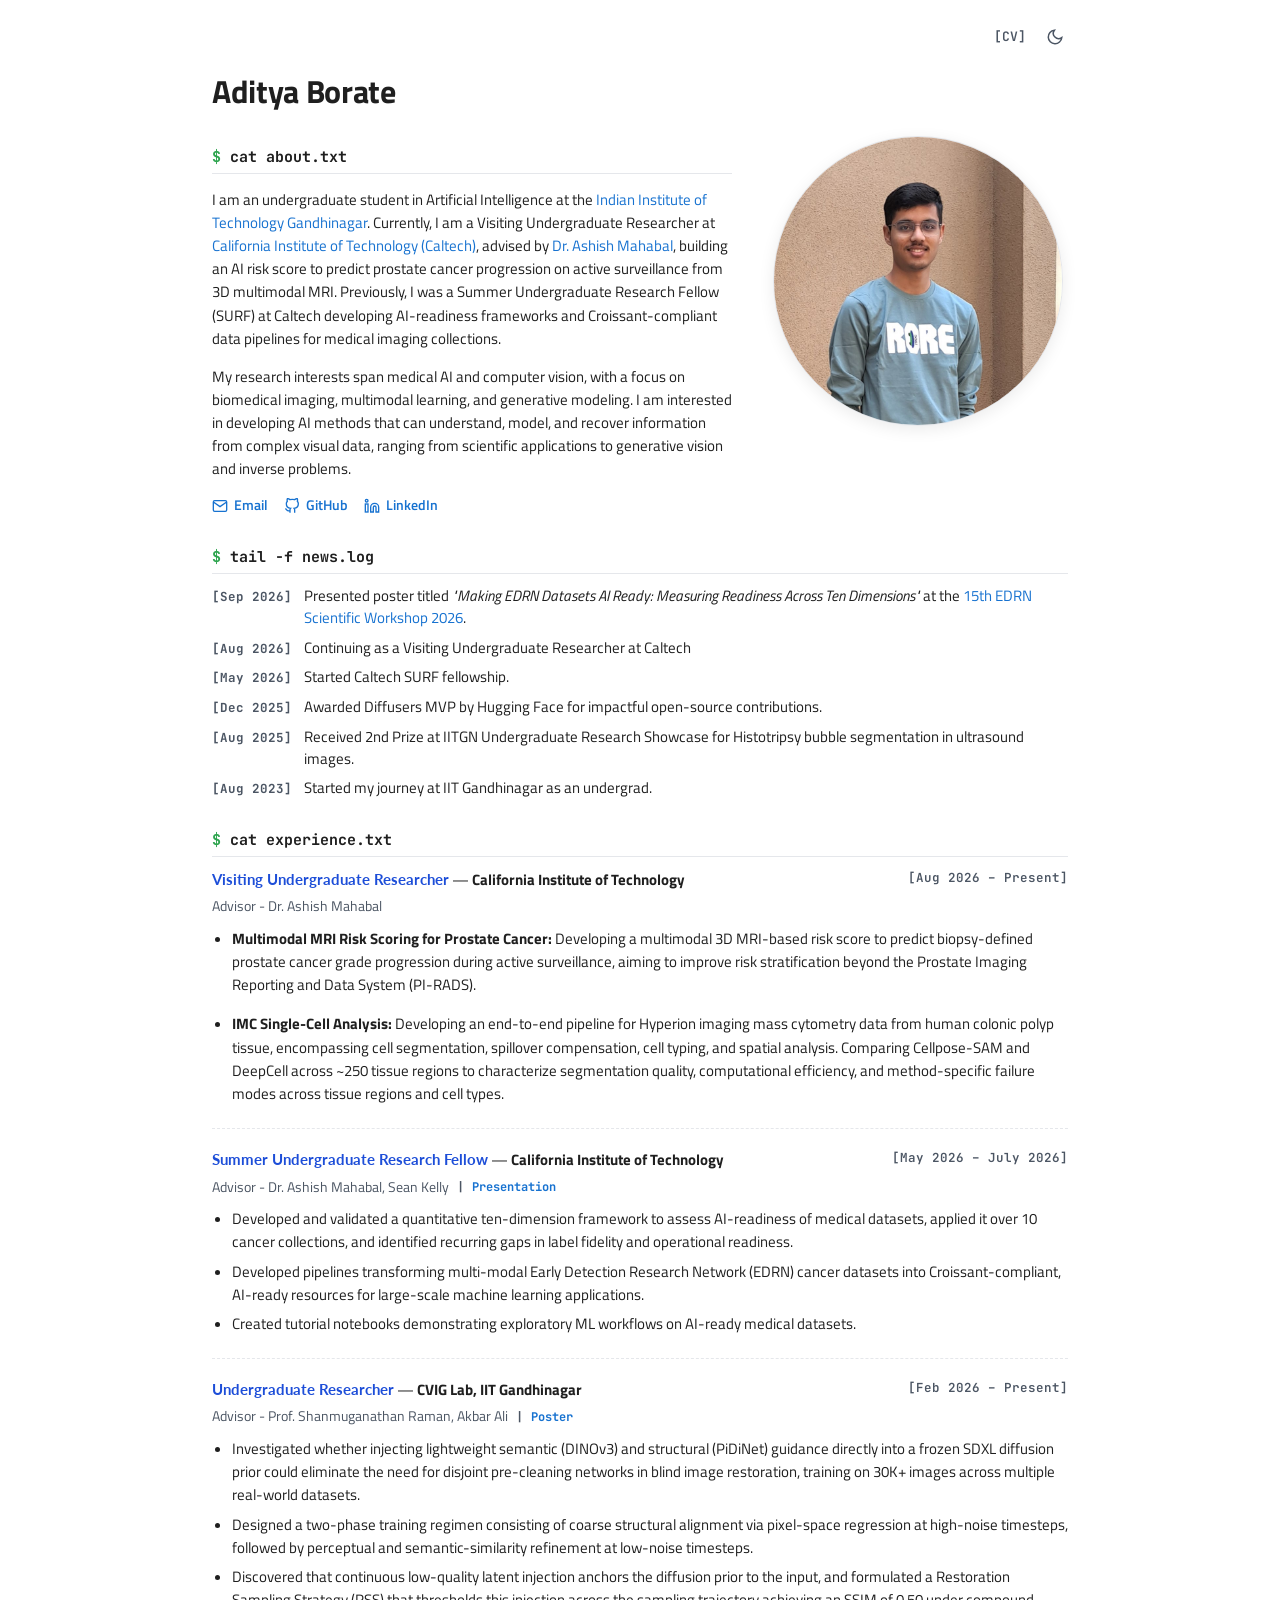
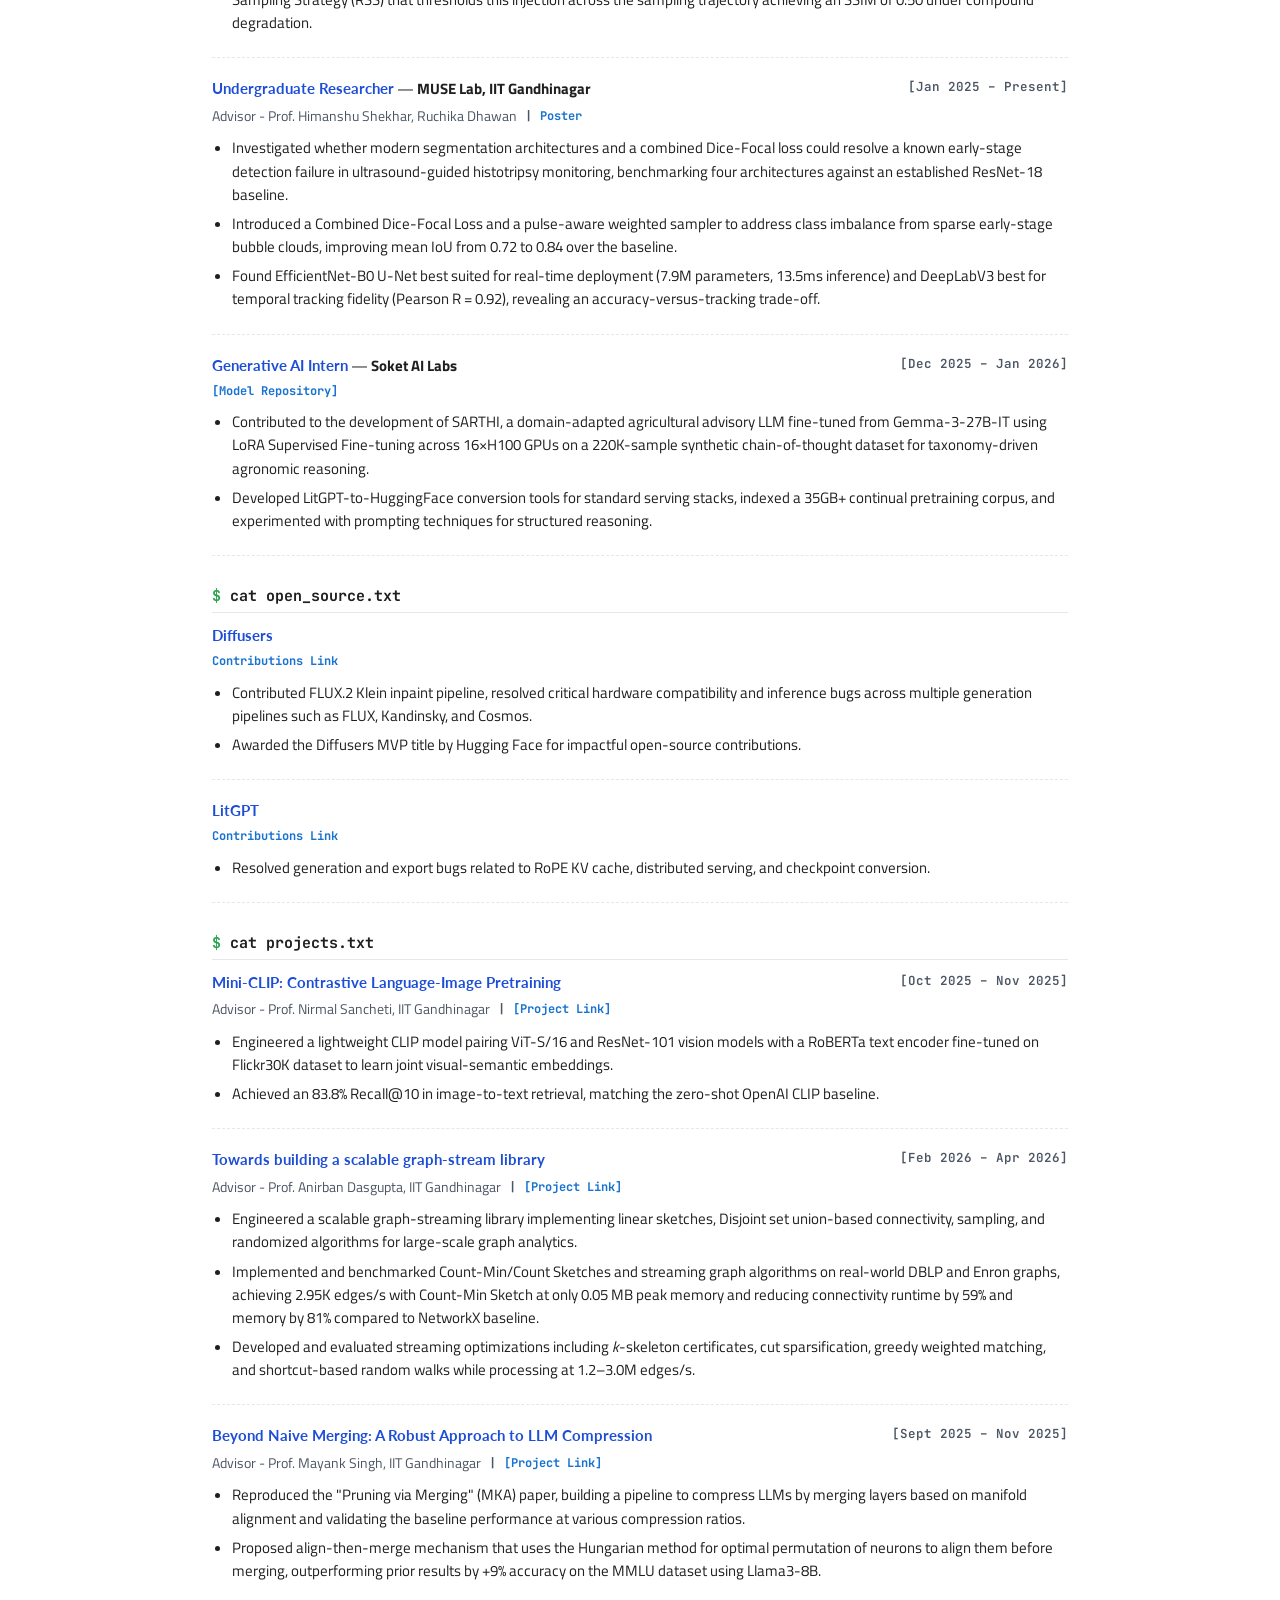
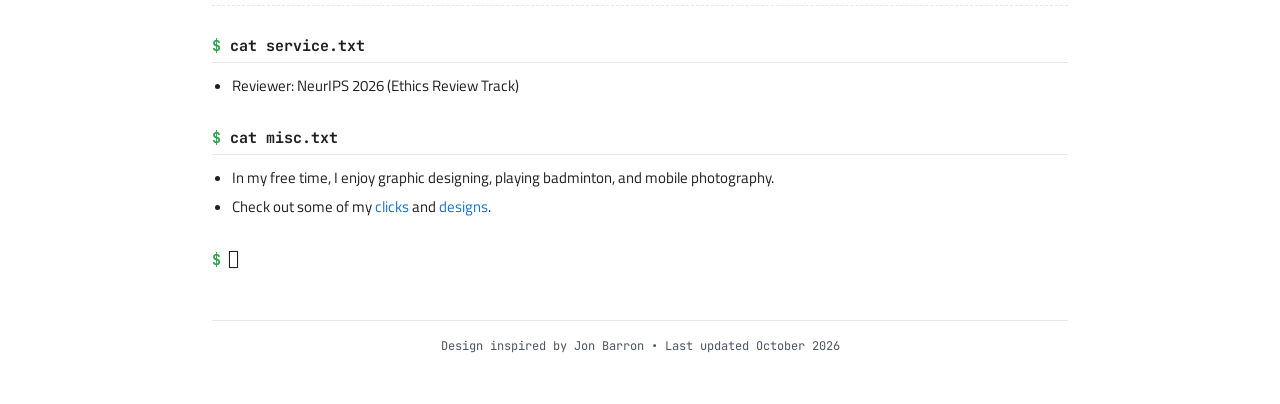
==== commit 873e8b63: "Updated current work" ====
--- a/index.html
+++ b/index.html
@@ -6,7 +6,7 @@
   <meta name="viewport" content="width=device-width, initial-scale=1.0">
 
   <!-- Primary SEO -->
-  <title>Aditya Borate | AI Researcher · IIT Gandhinagar · Caltech</title>
+  <title>Aditya Borate | AI Researcher | IIT Gandhinagar | Caltech</title>
   <meta name="description" content="Aditya Borate is an undergraduate AI researcher at IIT Gandhinagar and Visiting Researcher at Caltech, working on computer vision, medical imaging, and generative models.">
   <meta name="keywords" content="Aditya Borate, AI researcher, medical imaging, IIT Gandhinagar, Caltech, computer vision, generative models, vision-language models, deep learning">
   <meta name="author" content="Aditya Borate">
@@ -131,7 +131,7 @@
     <ul class="news-list">
       <li class="news-item">
         <span class="news-date">[Sep 2026]</span>
-        <span class="news-content">Presented poster <em>"Making EDRN Datasets AI Ready: Measuring Readiness Across Ten Dimensions"</em> at the 15th EDRN Scientific Workshop 2026.</span>
+        <span class="news-content">Presented poster titled <em>"Making EDRN Datasets AI Ready: Measuring Readiness Across Ten Dimensions"</em> at the <a href="https://edrn.cancer.gov/news-and-events/meeting-reports/15-sci/" target="_blank">15th EDRN Scientific Workshop 2026</a>.</span>
       </li>
       <li class="news-item">
         <span class="news-date">[Aug 2026]</span>
@@ -169,7 +169,11 @@
       </div>
       <div class="project-authors">Advisor - Dr. Ashish Mahabal</div>
       <ul class="simple-list" style="margin-top: 4px;">
-        <li>Building an AI risk score to predict prostate cancer progression on active surveillance from 3D multimodal MRI.</li>
+        <li><strong>Multimodal MRI Risk Scoring for Prostate Cancer:</strong> Developing a multimodal 3D MRI-based risk score to predict biopsy-defined prostate cancer grade progression during active surveillance, aiming to improve risk
+                    stratification beyond the Prostate Imaging Reporting and Data System (PI-RADS).</li>
+      </ul>
+      <ul class="simple-list" style="margin-top: 4px;">
+        <li><strong>IMC Single-Cell Analysis:</strong> Developing an end-to-end pipeline for Hyperion imaging mass cytometry data from human colonic polyp tissue, encompassing cell segmentation, spillover compensation, cell typing, and spatial analysis. Comparing Cellpose-SAM and DeepCell across ~250 tissue regions to characterize segmentation quality, computational efficiency, and method-specific failure modes across tissue regions and cell types.</li>
       </ul>
     </div>
 
@@ -388,7 +392,7 @@
 
     <!-- Footer -->
     <div class="footer-text">
-      Design inspired by Jon Barron • Last updated September 2026
+      Design inspired by Jon Barron • Last updated October 2026
     </div>
   </div>
 
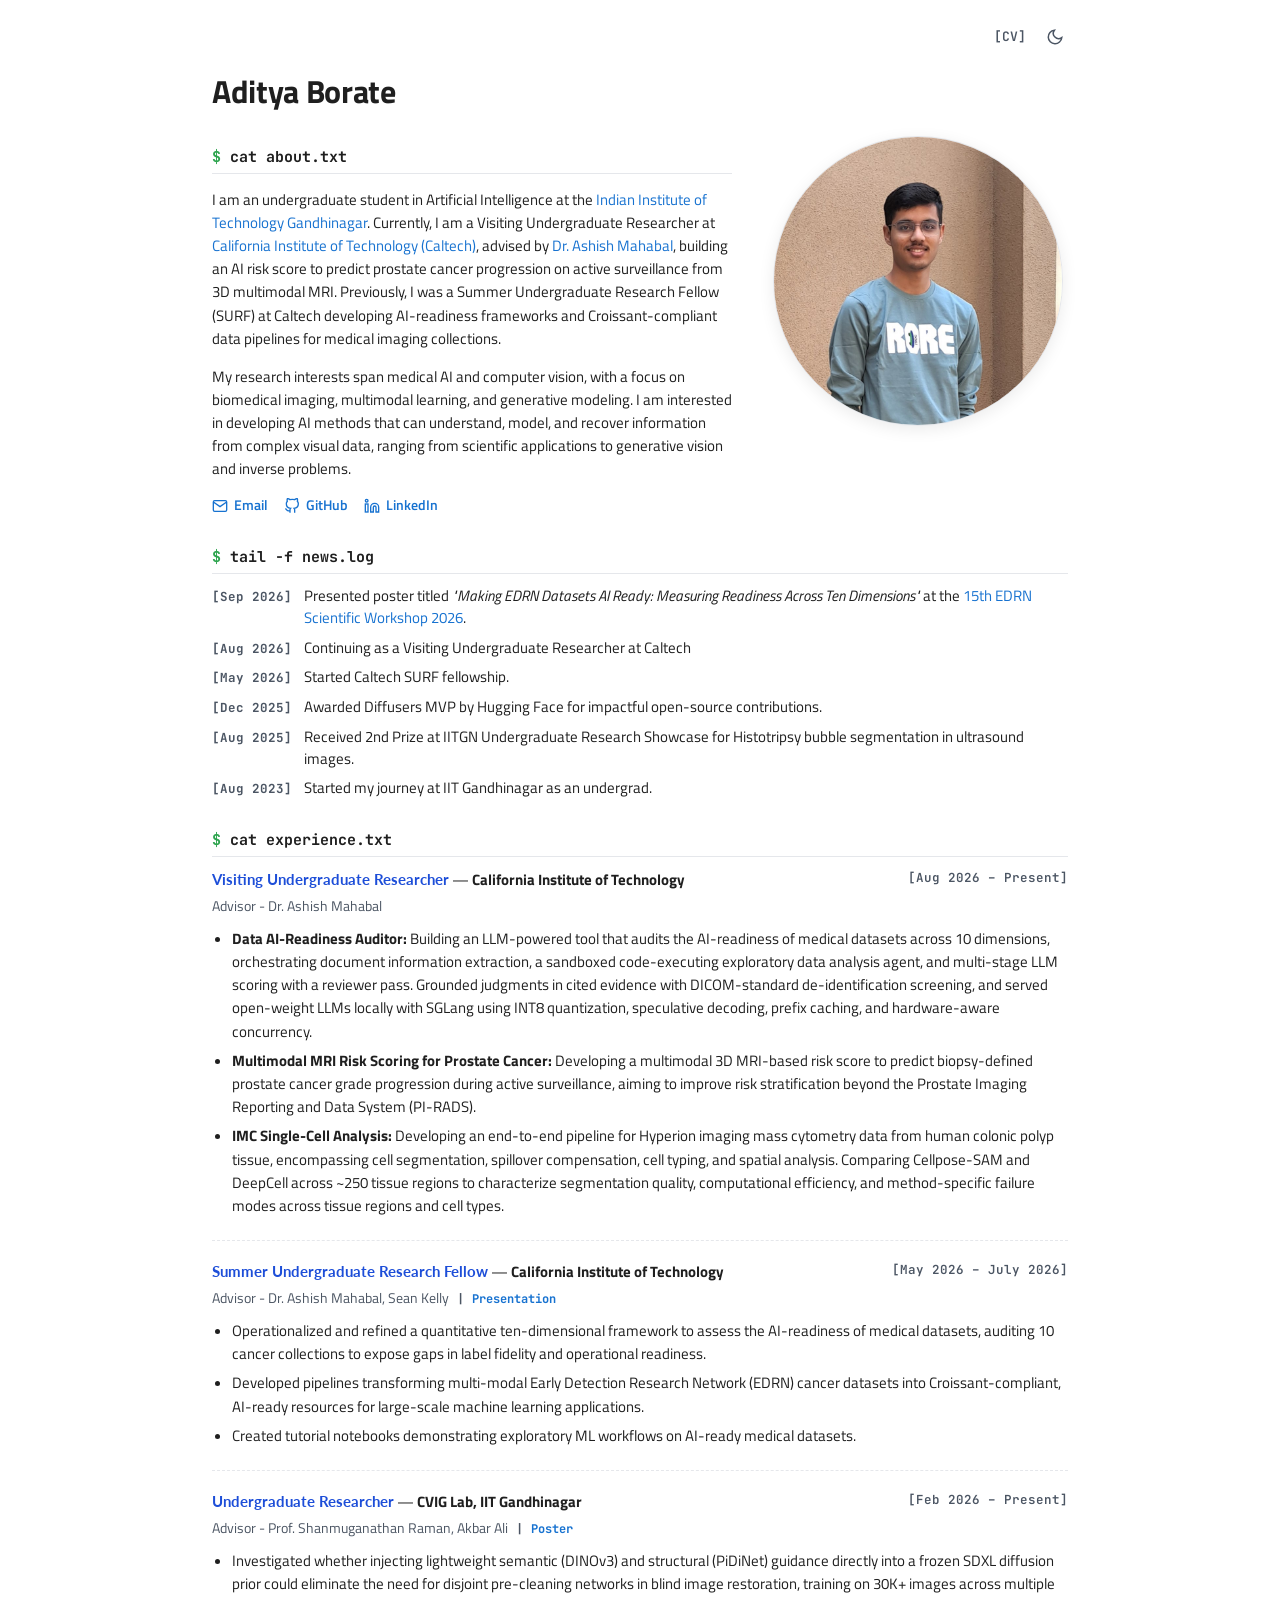
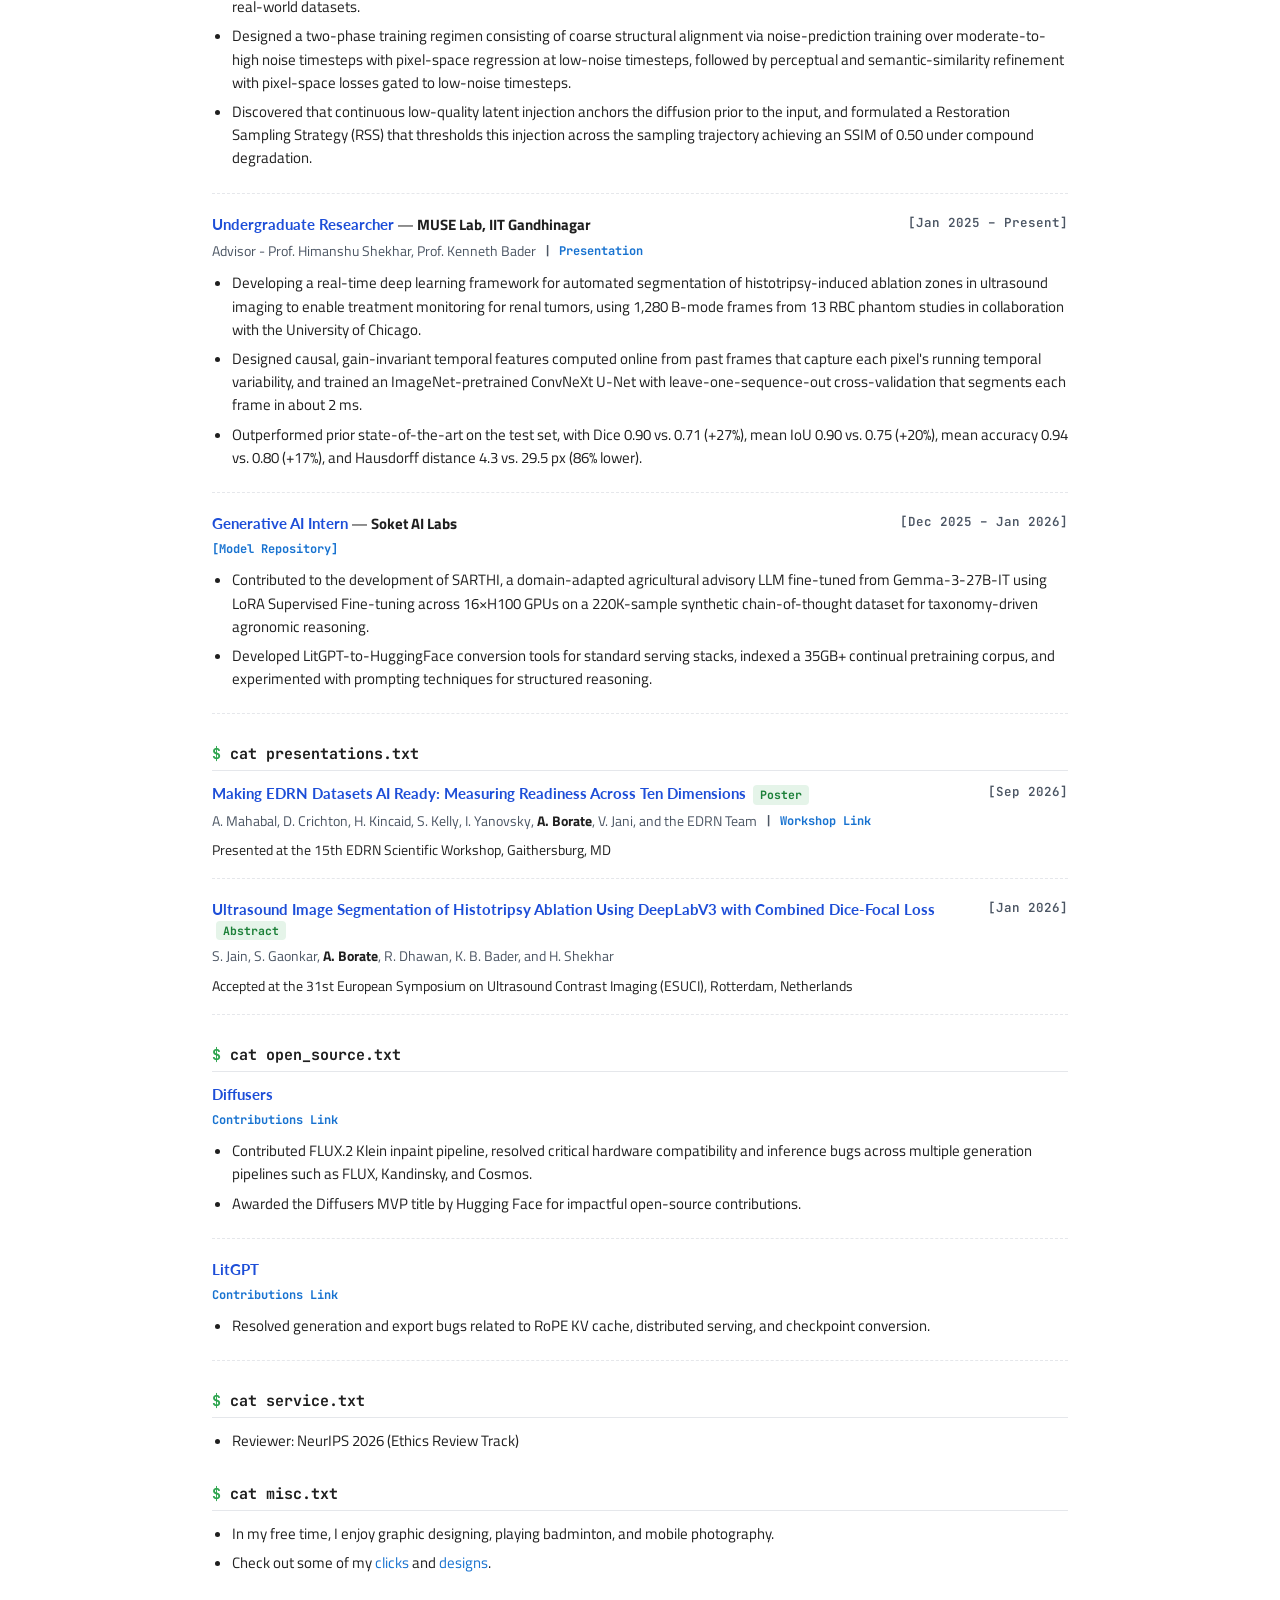
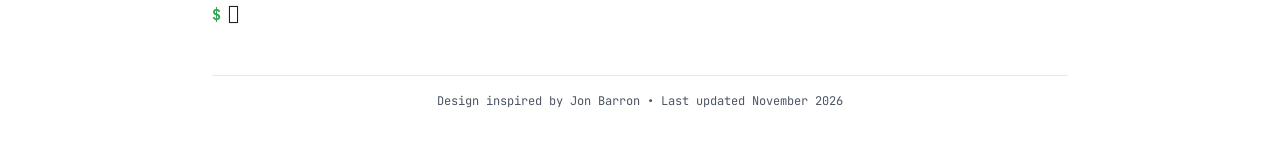
==== commit f143dd67: "Homepage cleaning and new photos" ====
--- a/index.html
+++ b/index.html
@@ -169,10 +169,8 @@
       </div>
       <div class="project-authors">Advisor - Dr. Ashish Mahabal</div>
       <ul class="simple-list" style="margin-top: 4px;">
-        <li><strong>Multimodal MRI Risk Scoring for Prostate Cancer:</strong> Developing a multimodal 3D MRI-based risk score to predict biopsy-defined prostate cancer grade progression during active surveillance, aiming to improve risk
-                    stratification beyond the Prostate Imaging Reporting and Data System (PI-RADS).</li>
-      </ul>
-      <ul class="simple-list" style="margin-top: 4px;">
+        <li><strong>Data AI-Readiness Auditor:</strong> Building an LLM-powered tool that audits the AI-readiness of medical datasets across 10 dimensions, orchestrating document information extraction, a sandboxed code-executing exploratory data analysis agent, and multi-stage LLM scoring with a reviewer pass. Grounded judgments in cited evidence with DICOM-standard de-identification screening, and served open-weight LLMs locally with SGLang using INT8 quantization, speculative decoding, prefix caching, and hardware-aware concurrency.</li>
+        <li><strong>Multimodal MRI Risk Scoring for Prostate Cancer:</strong> Developing a multimodal 3D MRI-based risk score to predict biopsy-defined prostate cancer grade progression during active surveillance, aiming to improve risk stratification beyond the Prostate Imaging Reporting and Data System (PI-RADS).</li>
         <li><strong>IMC Single-Cell Analysis:</strong> Developing an end-to-end pipeline for Hyperion imaging mass cytometry data from human colonic polyp tissue, encompassing cell segmentation, spillover compensation, cell typing, and spatial analysis. Comparing Cellpose-SAM and DeepCell across ~250 tissue regions to characterize segmentation quality, computational efficiency, and method-specific failure modes across tissue regions and cell types.</li>
       </ul>
     </div>
@@ -192,9 +190,7 @@
             target="_blank">Presentation</a></span>
       </div>
       <ul class="simple-list" style="margin-top: 4px;">
-        <li>Developed and validated a quantitative ten-dimension framework to assess AI-readiness of medical datasets,
-          applied it over 10 cancer collections, and identified recurring gaps in label fidelity and operational
-          readiness.</li>
+        <li>Operationalized and refined a quantitative ten-dimensional framework to assess the AI-readiness of medical datasets, auditing 10 cancer collections to expose gaps in label fidelity and operational readiness.</li>
         <li>Developed pipelines transforming multi-modal Early Detection Research Network (EDRN) cancer datasets into
           Croissant-compliant, AI-ready resources for large-scale machine learning applications.</li>
         <li>Created tutorial notebooks demonstrating exploratory ML workflows on AI-ready medical datasets.</li>
@@ -218,9 +214,7 @@
         <li>Investigated whether injecting lightweight semantic (DINOv3) and structural (PiDiNet) guidance directly into
           a frozen SDXL diffusion prior could eliminate the need for disjoint pre-cleaning networks in blind image
           restoration, training on 30K+ images across multiple real-world datasets.</li>
-        <li>Designed a two-phase training regimen consisting of coarse structural alignment via pixel-space regression
-          at high-noise timesteps, followed by perceptual and semantic-similarity refinement at low-noise timesteps.
-        </li>
+        <li>Designed a two-phase training regimen consisting of coarse structural alignment via noise-prediction training over moderate-to-high noise timesteps with pixel-space regression at low-noise timesteps, followed by perceptual and semantic-similarity refinement with pixel-space losses gated to low-noise timesteps.</li>
         <li>Discovered that continuous low-quality latent injection anchors the diffusion prior to the input, and
           formulated a Restoration Sampling Strategy (RSS) that thresholds this injection across the sampling trajectory
           achieving an SSIM of 0.50 under compound degradation.</li>
@@ -235,20 +229,15 @@
         <span class="project-date">[Jan 2025 – Present]</span>
       </div>
       <div class="project-authors">
-        <span>Advisor - Prof. Himanshu Shekhar, Ruchika Dhawan</span>
+        <span>Advisor - Prof. Himanshu Shekhar, Prof. Kenneth Bader</span>
         <span class="project-links-inline">| <a
             href="https://drive.google.com/file/d/1CV034UQDd7AUb2tlNu6fb224EPHET3bK/view"
-            target="_blank">Poster</a></span>
-      </div>
-      <ul class="simple-list" style="margin-top: 4px;">
-        <li>Investigated whether modern segmentation architectures and a combined Dice-Focal loss could resolve a known
-          early-stage detection failure in ultrasound-guided histotripsy monitoring, benchmarking four architectures
-          against an established ResNet-18 baseline.</li>
-        <li>Introduced a Combined Dice-Focal Loss and a pulse-aware weighted sampler to address class imbalance from
-          sparse early-stage bubble clouds, improving mean IoU from 0.72 to 0.84 over the baseline.</li>
-        <li>Found EfficientNet-B0 U-Net best suited for real-time deployment (7.9M parameters, 13.5ms inference) and
-          DeepLabV3 best for temporal tracking fidelity (Pearson R = 0.92), revealing an accuracy-versus-tracking
-          trade-off.</li>
+            target="_blank">Presentation</a></span>
+      </div>
+      <ul class="simple-list" style="margin-top: 4px;">
+        <li>Developing a real-time deep learning framework for automated segmentation of histotripsy-induced ablation zones in ultrasound imaging to enable treatment monitoring for renal tumors, using 1,280 B-mode frames from 13 RBC phantom studies in collaboration with the University of Chicago.</li>
+        <li>Designed causal, gain-invariant temporal features computed online from past frames that capture each pixel's running temporal variability, and trained an ImageNet-pretrained ConvNeXt U-Net with leave-one-sequence-out cross-validation that segments each frame in about 2 ms.</li>
+        <li>Outperformed prior state-of-the-art on the test set, with Dice 0.90 vs. 0.71 (+27%), mean IoU 0.90 vs. 0.75 (+20%), mean accuracy 0.94 vs. 0.80 (+17%), and Hausdorff distance 4.3 vs. 29.5 px (86% lower).</li>
       </ul>
     </div>
 
@@ -272,6 +261,42 @@
       </ul>
     </div>
 
+    <!-- Presentations & Abstracts: cat presentations.txt -->
+    <sectionheading>cat presentations.txt</sectionheading>
+
+    <div class="project-entry">
+      <div class="project-title-line">
+        <span class="project-title-text">
+          <papertitle>Making EDRN Datasets AI Ready: Measuring Readiness Across Ten Dimensions</papertitle>
+          <span class="venue-badge">Poster</span>
+        </span>
+        <span class="project-date">[Sep 2026]</span>
+      </div>
+      <div class="project-authors">
+        <span>A. Mahabal, D. Crichton, H. Kincaid, S. Kelly, I. Yanovsky, <strong>A. Borate</strong>, V. Jani, and the EDRN Team</span>
+        <span class="project-links-inline">| <a href="https://edrn.cancer.gov/news-and-events/meeting-reports/15-sci/" target="_blank">Workshop Link</a></span>
+      </div>
+      <div class="project-desc">
+        Presented at the 15th EDRN Scientific Workshop, Gaithersburg, MD
+      </div>
+    </div>
+
+    <div class="project-entry">
+      <div class="project-title-line">
+        <span class="project-title-text">
+          <papertitle>Ultrasound Image Segmentation of Histotripsy Ablation Using DeepLabV3 with Combined Dice-Focal Loss</papertitle>
+          <span class="venue-badge">Abstract</span>
+        </span>
+        <span class="project-date">[Jan 2026]</span>
+      </div>
+      <div class="project-authors">
+        <span>S. Jain, S. Gaonkar, <strong>A. Borate</strong>, R. Dhawan, K. B. Bader, and H. Shekhar</span>
+      </div>
+      <div class="project-desc">
+        Accepted at the 31st European Symposium on Ultrasound Contrast Imaging (ESUCI), Rotterdam, Netherlands
+      </div>
+    </div>
+
     <!-- Open-Source Contributions: cat open_source.txt -->
     <sectionheading>cat open_source.txt</sectionheading>
 
@@ -301,75 +326,6 @@
       </div>
       <ul class="simple-list" style="margin-top: 4px;">
         <li>Resolved generation and export bugs related to RoPE KV cache, distributed serving, and checkpoint conversion.</li>
-      </ul>
-    </div>
-
-    <!-- Selected Projects: cat projects.txt -->
-    <sectionheading>cat projects.txt</sectionheading>
-
-    <div class="project-entry">
-      <div class="project-title-line">
-        <span class="project-title-text">
-          <papertitle>Mini-CLIP: Contrastive Language-Image Pretraining</papertitle>
-        </span>
-        <span class="project-date">[Oct 2025 – Nov 2025]</span>
-      </div>
-      <div class="project-authors">
-        <span>Advisor - Prof. Nirmal Sancheti, IIT Gandhinagar</span>
-        <span class="project-links-inline">| <a href="https://github.com/Aryan-IIT/miniCLIP_DL" target="_blank">[Project
-            Link]</a></span>
-      </div>
-      <ul class="simple-list" style="margin-top: 4px;">
-        <li>Engineered a lightweight CLIP model pairing ViT-S/16 and ResNet-101 vision models with a RoBERTa text
-          encoder fine-tuned on Flickr30K dataset to learn joint visual-semantic embeddings.</li>
-        <li>Achieved an 83.8% Recall@10 in image-to-text retrieval, matching the zero-shot OpenAI CLIP baseline.</li>
-      </ul>
-    </div>
-
-    <div class="project-entry">
-      <div class="project-title-line">
-        <span class="project-title-text">
-          <papertitle>Towards building a scalable graph-stream library</papertitle>
-        </span>
-        <span class="project-date">[Feb 2026 – Apr 2026]</span>
-      </div>
-      <div class="project-authors">
-        <span>Advisor - Prof. Anirban Dasgupta, IIT Gandhinagar</span>
-        <span class="project-links-inline">| <a
-            href="https://github.com/adi776borate/Towards-building-a-scalable-graph-stream-library"
-            target="_blank">[Project Link]</a></span>
-      </div>
-      <ul class="simple-list" style="margin-top: 4px;">
-        <li>Engineered a scalable graph-streaming library implementing linear sketches, Disjoint set union-based
-          connectivity, sampling, and randomized algorithms for large-scale graph analytics.</li>
-        <li>Implemented and benchmarked Count-Min/Count Sketches and streaming graph algorithms on real-world DBLP and
-          Enron graphs, achieving 2.95K edges/s with Count-Min Sketch at only 0.05 MB peak memory and reducing
-          connectivity runtime by 59% and memory by 81% compared to NetworkX baseline.</li>
-        <li>Developed and evaluated streaming optimizations including <em>k</em>-skeleton certificates, cut
-          sparsification, greedy weighted matching, and shortcut-based random walks while processing at 1.2–3.0M
-          edges/s.</li>
-      </ul>
-    </div>
-
-    <div class="project-entry">
-      <div class="project-title-line">
-        <span class="project-title-text">
-          <papertitle>Beyond Naive Merging: A Robust Approach to LLM Compression</papertitle>
-        </span>
-        <span class="project-date">[Sept 2025 – Nov 2025]</span>
-      </div>
-      <div class="project-authors">
-        <span>Advisor - Prof. Mayank Singh, IIT Gandhinagar</span>
-        <span class="project-links-inline">| <a
-            href="https://github.com/Jain-Laksh/Layer-Merging-via-Manifold-Alignment" target="_blank">[Project
-            Link]</a></span>
-      </div>
-      <ul class="simple-list" style="margin-top: 4px;">
-        <li>Reproduced the "Pruning via Merging" (MKA) paper, building a pipeline to compress LLMs by merging layers
-          based on manifold alignment and validating the baseline performance at various compression ratios.</li>
-        <li>Proposed align-then-merge mechanism that uses the Hungarian method for optimal permutation of neurons to
-          align them before merging, outperforming prior results by +9% accuracy on the MMLU dataset using Llama3-8B.
-        </li>
       </ul>
     </div>
 
@@ -392,7 +348,7 @@
 
     <!-- Footer -->
     <div class="footer-text">
-      Design inspired by Jon Barron • Last updated October 2026
+      Design inspired by Jon Barron • Last updated November 2026
     </div>
   </div>
 
